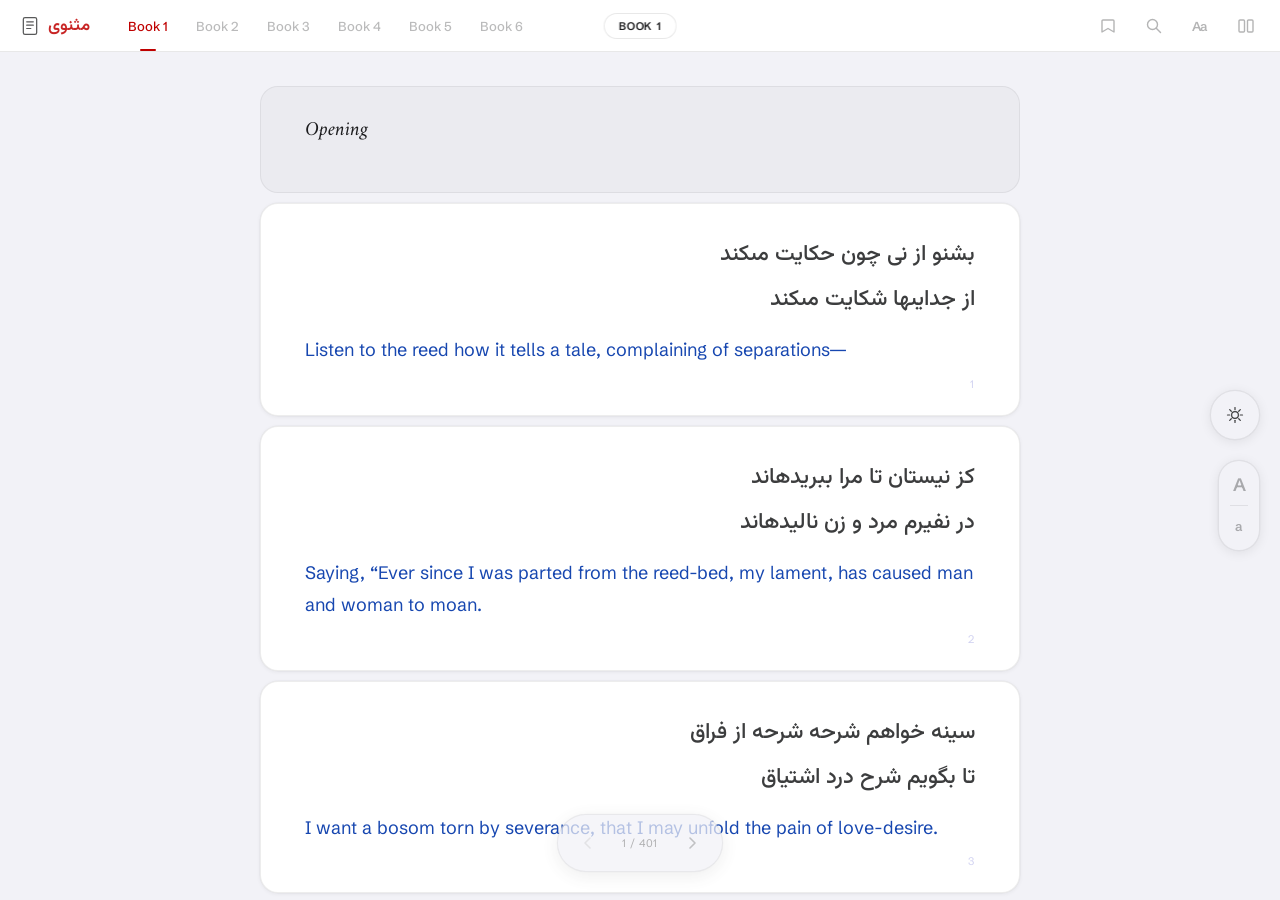
==== index.html @ bef90039 "Remove highlight feature, keep translation only https://claude.ai/code/session_0167SU54RVWVp9dcpXig8" ====
<!DOCTYPE html>
<html lang="en"
  data-theme="light"
  data-font="vazir"
  data-en-font="sans"
  data-fa-color="irozumi"
  data-en-color="asagao"
  data-mode="focus">
<head>
  <meta charset="UTF-8">
  <meta name="viewport" content="width=device-width, initial-scale=1.0, viewport-fit=cover">
  <title>مثنوی · Masnavi</title>

  <!-- PWA / Home Screen -->
  <link rel="manifest" href="manifest.json">
  <meta name="apple-mobile-web-app-capable" content="yes">
  <meta name="apple-mobile-web-app-status-bar-style" content="black-translucent">
  <meta name="apple-mobile-web-app-title" content="Masnavi">
  <meta name="theme-color" content="#FFFFFF" media="(prefers-color-scheme: light)">
  <meta name="theme-color" content="#0F0E0E" media="(prefers-color-scheme: dark)">

  <link rel="preconnect" href="https://fonts.googleapis.com">
  <link rel="preconnect" href="https://fonts.gstatic.com" crossorigin>
  <link href="https://fonts.googleapis.com/css2?family=Vazirmatn:wght@300;400;500;700&family=Harmattan:wght@400;500;600;700&family=Markazi+Text:wght@400;500;600;700&family=Schibsted+Grotesk:ital,wght@0,400;0,500;0,600;1,400&family=Amiri:ital,wght@0,400;0,700;1,400;1,700&family=Noto+Sans+Gurmukhi:wght@400;500&display=swap" rel="stylesheet">

  <link rel="stylesheet" href="css/styles.css">
</head>
<body>

  <div id="progress-bar" role="progressbar" aria-hidden="true"></div>

  <!-- ── Nav ── -->
  <nav id="top-nav" aria-label="Main navigation">

    <a id="site-logo" href="#" aria-label="Masnavi — table of contents">
      <!-- Manuscript / contents icon -->
      <svg class="logo-icon" width="20" height="20" viewBox="0 0 24 24" fill="none" aria-hidden="true">
        <rect x="4" y="2" width="16" height="20" rx="2" stroke="currentColor" stroke-width="1.5"/>
        <line x1="8" y1="7"  x2="16" y2="7"  stroke="currentColor" stroke-width="1.4" stroke-linecap="round"/>
        <line x1="8" y1="11" x2="16" y2="11" stroke="currentColor" stroke-width="1.4" stroke-linecap="round"/>
        <line x1="8" y1="15" x2="13" y2="15" stroke="currentColor" stroke-width="1.4" stroke-linecap="round"/>
      </svg>
      <span lang="fa" dir="rtl" class="logo-fa">مثنوی</span>
    </a>

    <div id="book-tabs" role="tablist" aria-label="Select book">
      <button class="book-tab active" role="tab" aria-selected="true"  data-book="1">Book 1</button>
      <button class="book-tab"        role="tab" aria-selected="false" data-book="2">Book 2</button>
      <button class="book-tab"        role="tab" aria-selected="false" data-book="3">Book 3</button>
      <button class="book-tab"        role="tab" aria-selected="false" data-book="4">Book 4</button>
      <button class="book-tab"        role="tab" aria-selected="false" data-book="5">Book 5</button>
      <button class="book-tab"        role="tab" aria-selected="false" data-book="6">Book 6</button>
    </div>

    <!-- Centre pill — informational on desktop, book-selector trigger on mobile -->
    <button id="nav-book-pill" aria-label="Select book" tabindex="-1">Book 1</button>

    <div id="nav-actions">
      <button id="btn-menu" class="nav-btn" aria-label="Open menu" aria-expanded="false">
        <svg width="16" height="16" viewBox="0 0 16 16" fill="none" aria-hidden="true">
          <line x1="2" y1="4.5"  x2="14" y2="4.5"  stroke="currentColor" stroke-width="1.4" stroke-linecap="round"/>
          <line x1="2" y1="8"    x2="14" y2="8"    stroke="currentColor" stroke-width="1.4" stroke-linecap="round"/>
          <line x1="2" y1="11.5" x2="14" y2="11.5" stroke="currentColor" stroke-width="1.4" stroke-linecap="round"/>
        </svg>
      </button>
      <button id="btn-bookmarks" class="nav-btn" aria-label="Bookmarks" aria-expanded="false">
        <svg width="16" height="16" viewBox="0 0 16 16" fill="none" aria-hidden="true">
          <path d="M3 2h10a1 1 0 0 1 1 1v11l-6-3.5L2 14V3a1 1 0 0 1 1-1z" stroke="currentColor" stroke-width="1.4" stroke-linejoin="round"/>
        </svg>
      </button>
      <button id="btn-search" class="nav-btn" aria-label="Search">
        <svg width="16" height="16" viewBox="0 0 16 16" fill="none" aria-hidden="true">
          <circle cx="6.5" cy="6.5" r="5" stroke="currentColor" stroke-width="1.4"/>
          <line x1="10.5" y1="10.5" x2="14.5" y2="14.5" stroke="currentColor" stroke-width="1.4" stroke-linecap="round"/>
        </svg>
      </button>
      <button id="btn-settings" class="nav-btn nav-btn--text" aria-label="Display options" aria-expanded="false">Aa</button>
      <button id="btn-mode" class="nav-btn" aria-label="Toggle scholar view">
        <svg width="16" height="16" viewBox="0 0 16 16" fill="none" aria-hidden="true">
          <rect x="1" y="2" width="5.5" height="12" rx="1" stroke="currentColor" stroke-width="1.4"/>
          <rect x="9.5" y="2" width="5.5" height="12" rx="1" stroke="currentColor" stroke-width="1.4"/>
        </svg>
      </button>
    </div>
  </nav>

  <!-- ── Mobile menu ── -->
  <div id="mobile-menu" aria-hidden="true">
    <div id="mobile-book-tabs" role="tablist" aria-label="Select book">
      <button class="book-tab active" role="tab" aria-selected="true"  data-book="1">Book 1</button>
      <button class="book-tab"        role="tab" aria-selected="false" data-book="2">Book 2</button>
      <button class="book-tab"        role="tab" aria-selected="false" data-book="3">Book 3</button>
      <button class="book-tab"        role="tab" aria-selected="false" data-book="4">Book 4</button>
      <button class="book-tab"        role="tab" aria-selected="false" data-book="5">Book 5</button>
      <button class="book-tab"        role="tab" aria-selected="false" data-book="6">Book 6</button>
    </div>
  </div>

  <!-- ── Settings panel ── -->
  <div id="settings-panel" aria-hidden="true" role="dialog" aria-label="Display options">

    <div class="settings-section">
      <p class="settings-label">Farsi Script</p>
      <div class="settings-row grid-2" id="font-options">
        <button class="settings-opt active" data-font="vazir">Vazirmatn</button>
        <button class="settings-opt"        data-font="nazanin">Nazanin</button>
        <button class="settings-opt"        data-font="arial">Arial</button>
        <button class="settings-opt"        data-font="nastaliq">Nastaliq</button>
      </div>
    </div>

    <div class="settings-divider"></div>

    <div class="settings-section">
      <p class="settings-label">Farsi Colour</p>
      <div class="settings-row" id="fa-color-options">
        <button class="settings-opt color-swatch active" data-fa-color="irozumi" aria-label="Ink">
          <span class="swatch-dot" style="--sw: #3C3D3E; --sw-dark: #E0E1E0;"></span>
        </button>
        <button class="settings-opt color-swatch" data-fa-color="nila" aria-label="Lapis">
          <span class="swatch-dot" style="--sw: #2C3A8C; --sw-dark: #7EA8E8;"></span>
        </button>
        <button class="settings-opt color-swatch" data-fa-color="qahwa" aria-label="Coffee">
          <span class="swatch-dot" style="--sw: #6F4E37; --sw-dark: #C4956A;"></span>
        </button>
        <button class="settings-opt color-swatch" data-fa-color="sorkh" aria-label="Persian Red">
          <span class="swatch-dot" style="--sw: #CC3333; --sw-dark: #E07878;"></span>
        </button>
      </div>
    </div>

    <div class="settings-divider"></div>

    <div class="settings-section">
      <p class="settings-label">English Font</p>
      <div class="settings-row" id="en-font-options">
        <button class="settings-opt active" data-en-font="sans">Sans</button>
        <button class="settings-opt"        data-en-font="serif">Serif</button>
      </div>
    </div>

    <div class="settings-section">
      <p class="settings-label">English Colour</p>
      <div class="settings-row" id="en-color-options">
        <button class="settings-opt color-swatch active" data-en-color="asagao" aria-label="Asa-Gao">
          <span class="swatch-dot" style="--sw: #1747B0; --sw-dark: #7EB0E8;"></span>
        </button>
        <button class="settings-opt color-swatch" data-en-color="konpeki" aria-label="Kon-Peki">
          <span class="swatch-dot" style="--sw: #0077CC; --sw-dark: #56C0FF;"></span>
        </button>
        <button class="settings-opt color-swatch" data-en-color="noir" aria-label="Noir">
          <span class="swatch-dot" style="--sw: #1C1C1E; --sw-dark: #E8E8F2;"></span>
        </button>
      </div>
    </div>

    <div class="settings-divider"></div>

    <div class="settings-section" id="api-key-section">
      <p class="settings-label">Translate</p>
      <div id="api-key-status-row">
        <span id="api-key-status">No key saved</span>
        <button id="btn-api-key-edit">Set Key</button>
      </div>
      <div id="api-key-form" hidden>
        <input type="password" id="api-key-input" placeholder="sk-ant-api03-…" autocomplete="off" spellcheck="false">
        <div id="api-key-buttons">
          <button id="btn-api-key-save">Save</button>
          <button id="btn-api-key-clear">Clear</button>
        </div>
      </div>
    </div>

  </div>

  <!-- ── Theme pill (right edge, upper) ── -->
  <div id="theme-pill" aria-label="Cycle theme">
    <button id="btn-theme-toggle" aria-label="Switch to dark mode" aria-pressed="false">
      <!-- Sun (visible in light) -->
      <svg class="icon-sun" width="18" height="18" viewBox="0 0 24 24" fill="none" aria-hidden="true">
        <circle cx="12" cy="12" r="4.5" stroke="currentColor" stroke-width="1.6"/>
        <line x1="12"    y1="2"     x2="12"    y2="5"     stroke="currentColor" stroke-width="1.6" stroke-linecap="round"/>
        <line x1="12"    y1="19"    x2="12"    y2="22"    stroke="currentColor" stroke-width="1.6" stroke-linecap="round"/>
        <line x1="2"     y1="12"    x2="5"     y2="12"    stroke="currentColor" stroke-width="1.6" stroke-linecap="round"/>
        <line x1="19"    y1="12"    x2="22"    y2="12"    stroke="currentColor" stroke-width="1.6" stroke-linecap="round"/>
        <line x1="4.93"  y1="4.93"  x2="7.05"  y2="7.05"  stroke="currentColor" stroke-width="1.6" stroke-linecap="round"/>
        <line x1="16.95" y1="16.95" x2="19.07" y2="19.07" stroke="currentColor" stroke-width="1.6" stroke-linecap="round"/>
        <line x1="4.93"  y1="19.07" x2="7.05"  y2="16.95" stroke="currentColor" stroke-width="1.6" stroke-linecap="round"/>
        <line x1="16.95" y1="7.05"  x2="19.07" y2="4.93"  stroke="currentColor" stroke-width="1.6" stroke-linecap="round"/>
      </svg>
      <!-- Moon (visible in dark) -->
      <svg class="icon-moon" width="18" height="18" viewBox="0 0 24 24" fill="none" aria-hidden="true">
        <path d="M21 12.79A9 9 0 1 1 11.21 3a7 7 0 0 0 9.79 9.79z"
              stroke="currentColor" stroke-width="1.6" stroke-linecap="round" stroke-linejoin="round"/>
      </svg>
      <!-- Paper / Kaghaz (visible in kaghaz) -->
      <svg class="icon-kaghaz" width="18" height="18" viewBox="0 0 24 24" fill="none" aria-hidden="true">
        <path d="M6 2h9l4 4v16a1 1 0 0 1-1 1H6a1 1 0 0 1-1-1V3a1 1 0 0 1 1-1z"
              stroke="currentColor" stroke-width="1.6" stroke-linejoin="round"/>
        <polyline points="15 2 15 7 19 7" stroke="currentColor" stroke-width="1.4" stroke-linejoin="round"/>
        <line x1="9" y1="11" x2="15" y2="11" stroke="currentColor" stroke-width="1.4" stroke-linecap="round"/>
        <line x1="9" y1="15" x2="15" y2="15" stroke="currentColor" stroke-width="1.4" stroke-linecap="round"/>
      </svg>
    </button>
  </div>

  <!-- ── Size pill (right edge, lower) ── -->
  <div id="size-pill" aria-label="Text size">
    <button id="size-up"   aria-label="Increase text size">A</button>
    <div class="size-divider"></div>
    <button id="size-down" aria-label="Decrease text size">a</button>
  </div>

  <!-- ── Search ── -->
  <div id="search-overlay" aria-hidden="true"></div>
  <div id="search-panel" aria-hidden="true" role="dialog" aria-label="Search">
    <div id="search-header">
      <svg width="15" height="15" viewBox="0 0 16 16" fill="none" aria-hidden="true">
        <circle cx="6.5" cy="6.5" r="5" stroke="currentColor" stroke-width="1.5"/>
        <line x1="10.5" y1="10.5" x2="14.5" y2="14.5" stroke="currentColor" stroke-width="1.5" stroke-linecap="round"/>
      </svg>
      <input id="search-input" type="text" inputmode="numeric" placeholder="Go to verse…" autocomplete="off" spellcheck="false" aria-label="Go to verse number">
    </div>
    <div id="search-results" role="list"></div>
  </div>

  <!-- ── Bookmarks ── -->
  <div id="bookmark-backdrop" aria-hidden="true"></div>
  <aside id="bookmark-panel" aria-hidden="true" aria-label="Bookmarks">
    <div id="bookmark-header">
      <p id="bookmark-title">Bookmarks</p>
    </div>
    <div id="bookmark-list" role="list"></div>
  </aside>

  <!-- ── TOC ── -->
  <div id="toc-backdrop" aria-hidden="true"></div>
  <aside id="toc-panel" aria-hidden="true" aria-label="Table of contents">
    <div id="toc-header">
      <p id="toc-book-label">Book 1</p>
      <p id="toc-title">Table of Contents</p>
    </div>
    <div id="toc-list" role="list"></div>
  </aside>

  <!-- ── Main ── -->
  <main id="main-content">
    <div id="focus-view" class="view">
      <div id="focus-scroll"></div>
      <div id="focus-loading" class="loading-state"><div class="loading-spinner"></div><p>Loading…</p></div>
    </div>
    <div id="scholar-view" class="view" aria-hidden="true">
      <div id="scholar-grid"></div>
      <div id="scholar-loading" class="loading-state"><div class="loading-spinner"></div></div>
    </div>

    <!-- Pager shared by both views -->
    <nav id="pager" aria-label="Page navigation" hidden>
      <button id="pager-prev" aria-label="Previous page">
        <svg width="14" height="14" viewBox="0 0 14 14" fill="none" aria-hidden="true"><path d="M9 2L4 7L9 12" stroke="currentColor" stroke-width="1.6" stroke-linecap="round" stroke-linejoin="round"/></svg>
      </button>
      <span id="pager-info"></span>
      <button id="pager-next" aria-label="Next page">
        <svg width="14" height="14" viewBox="0 0 14 14" fill="none" aria-hidden="true"><path d="M5 2L10 7L5 12" stroke="currentColor" stroke-width="1.6" stroke-linecap="round" stroke-linejoin="round"/></svg>
      </button>
    </nav>
  </main>

  <script src="js/app.js" type="module"></script>
</body>
</html>
---- css/styles.css ----
/* ═══════════════════════════════════════════════════════════════
   Masnavi.ca — Design System
   ═══════════════════════════════════════════════════════════════ */

@font-face {
  font-family: 'IRANSansWeb';
  src: url('../fonts/IRANSansWeb.woff2') format('woff2'),
       url('../fonts/IRANSansWeb.ttf')   format('truetype');
  font-weight: normal;
  font-style: normal;
  font-display: swap;
}

@font-face {
  font-family: 'BNazanin';
  src: url('../fonts/BNazanin.woff') format('woff');
  font-weight: normal;
  font-style: normal;
  font-display: swap;
}

@font-face {
  font-family: 'JameelNooriNastaleeq';
  src: url('../fonts/JameelNooriNastaleeq.woff2') format('woff2');
  font-weight: normal;
  font-style: normal;
  font-display: swap;
}
/* ── 1. Tokens ───────────────────────────────────────────────── */

:root {
  --c-accent:      #bf0000;
  --c-accent-rgb:  191, 0, 0;

  /* Light mode */
  --c-bg:           #F2F2F7;
  --c-text-fa:      #3C3D3E;   /* Irozumi — default Farsi colour */
  --c-text-en:      #1747B0;   /* Asa-Gao — default English colour */
  --c-heading:      #007F7A;
  --c-heading-text: #1C1C1E;
  --c-verse-num:    rgba(91, 95, 206, 0.28);
  --c-divider:      rgba(0, 0, 0, 0.08);
  --c-nav-bg:       #FFFFFF;
  --c-nav-border:   rgba(0, 0, 0, 0.09);
  --fa-outline-color: rgba(0,0,0,0.28);      /* day: dark outline on light bg */

  --c-card-bg:             #FFFFFF;
  --c-card-border:         rgba(0, 0, 0, 0.07);
  --c-card-shadow:         0 1px 4px rgba(0,0,0,0.06), 0 0 0 0.5px rgba(0,0,0,0.04);
  --c-card-radius:         18px;
  --c-heading-card-bg:     #EBEBF0;
  --c-heading-card-border: rgba(0, 0, 0, 0.06);

  /* Font stacks */
  --font-fa-vazir:    'Vazirmatn', sans-serif;
  --font-fa-arial:    Arial, sans-serif;
  --font-fa-nazanin:  'BNazanin', serif;
  --font-fa-nastaliq: 'JameelNooriNastaleeq', serif;
  --font-fa:         var(--font-fa-vazir);

  --font-en-sans:  'Schibsted Grotesk', -apple-system, BlinkMacSystemFont, system-ui, sans-serif;
  --font-en-serif: 'Amiri', Georgia, serif;
  --font-en:       var(--font-en-sans);

  /* Type scale — set by JS */
  --fz-fa:        24px;
  --lh-fa:        2.15;
  --fz-en:        18px;
  --lh-en:        1.80;
  --fz-verse-num: 11px;

  /* Layout */
  --nav-h:      52px;
  --progress-h:  2px;
  --col-w:      min(760px, 100vw - 48px);
  --safe-top:    env(safe-area-inset-top, 0px);
  --safe-bottom: env(safe-area-inset-bottom, 0px);

  /* Motion — deliberately slower for a calm, elegant feel */
  --ease-out:    cubic-bezier(0.16, 1, 0.3, 1);
  --ease-spring: cubic-bezier(0.34, 1.56, 0.64, 1);
  --dur-fast:    220ms;
  --dur-mid:     400ms;
}

/* ── Font toggles ────────────────────────────────────────────── */
[data-font="vazir"]    { --font-fa: var(--font-fa-vazir); }
[data-font="arial"]    { --font-fa: var(--font-fa-arial); }
[data-font="nazanin"]  { --font-fa: var(--font-fa-nazanin); }
[data-font="nastaliq"] { --font-fa: var(--font-fa-nastaliq); }
[data-en-font="serif"] { --font-en: var(--font-en-serif); }

/* Arial: heavier weight to compensate for its thinner stroke design */
[data-font="arial"] .verse-fa,
[data-font="arial"] .scholar-cell--fa { font-weight: 500; }

/* ── Dark ────────────────────────────────────────────────────── */
[data-theme="dark"] {
  --c-bg:           #0F0E0E;
  --c-text-fa:      #4ECDC4;   /* dark Peacock default */
  --c-text-en:      #7EB0E8;   /* dark Asa-Gao default */
  --c-heading:      #B4B8B4;
  --c-heading-text: #E0E1E0;
  --c-accent:       #8284F2;
  --c-accent-rgb:   130, 132, 242;
  --c-verse-num:    rgba(224, 225, 224, 0.28);
  --c-divider:      rgba(255, 255, 255, 0.09);
  --c-nav-bg:       #0F0E0E;
  --c-nav-border:   rgba(255, 255, 255, 0.09);
  --fa-outline-color: rgba(255,255,255,0.55); /* dark: white outline on dark bg */

  --c-card-bg:             #1C1C1E;
  --c-card-border:         rgba(255, 255, 255, 0.08);
  --c-card-shadow:         none;
  --c-heading-card-bg:     #2C2C2E;
  --c-heading-card-border: rgba(255, 255, 255, 0.06);
}

/* ── کاغذ (Kaghaz — warm paper) ──────────────────────────────── */
[data-theme="kaghaz"] {
  --c-bg:           #fff4e6;
  --c-text-fa:      #2B5957;   /* Peacock muted on warm paper */
  --c-text-en:      #3D408A;   /* Asa-Gao muted on warm paper */
  --c-heading:      #8B5E3C;
  --c-heading-text: #1A1208;
  --c-accent:       #5B5FCE;
  --c-accent-rgb:   91, 95, 206;
  --c-verse-num:    rgba(91, 95, 206, 0.28);
  --c-divider:      rgba(60, 40, 20, 0.09);
  --c-nav-bg:       #fff8ed;
  --c-nav-border:   rgba(60, 40, 20, 0.09);
  --fa-outline-color: rgba(60,40,20,0.25);    /* kaghaz: warm dark outline on parchment */

  --c-card-bg:             #fffaf2;
  --c-card-border:         rgba(60, 40, 20, 0.08);
  --c-card-shadow:         0 1px 3px rgba(60,40,20,0.07);
  --c-heading-card-bg:     #fef4e0;
  --c-heading-card-border: rgba(60, 40, 20, 0.06);
}

/* ── Farsi colour tokens ─────────────────────────────────────── */
[data-theme="light"][data-fa-color="irozumi"],
[data-theme="kaghaz"][data-fa-color="irozumi"] { --c-text-fa: #3C3D3E; }
[data-theme="light"][data-fa-color="nila"],
[data-theme="kaghaz"][data-fa-color="nila"]    { --c-text-fa: #2C3A8C; }
[data-theme="light"][data-fa-color="qahwa"],
[data-theme="kaghaz"][data-fa-color="qahwa"]   { --c-text-fa: #6F4E37; }
[data-theme="light"][data-fa-color="sorkh"],
[data-theme="kaghaz"][data-fa-color="sorkh"]   { --c-text-fa: #CC3333; }
[data-theme="dark"][data-fa-color="irozumi"]   { --c-text-fa: #E0E1E0; }
[data-theme="dark"][data-fa-color="nila"]      { --c-text-fa: #7EA8E8; }
[data-theme="dark"][data-fa-color="qahwa"]     { --c-text-fa: #C4956A; }
[data-theme="dark"][data-fa-color="sorkh"]     { --c-text-fa: #E07878; }

/* ── English colour tokens ───────────────────────────────────── */
[data-theme="light"][data-en-color="asagao"],
[data-theme="kaghaz"][data-en-color="asagao"]  { --c-text-en: #1747B0; }
[data-theme="light"][data-en-color="konpeki"]  { --c-text-en: #0077CC; }
[data-theme="kaghaz"][data-en-color="konpeki"] { --c-text-en: #0066AA; }
[data-theme="light"][data-en-color="noir"],
[data-theme="kaghaz"][data-en-color="noir"]    { --c-text-en: #1C1C1E; }
[data-theme="dark"][data-en-color="asagao"]    { --c-text-en: #7EB0E8; }
[data-theme="dark"][data-en-color="konpeki"]   { --c-text-en: #56C0FF; }
[data-theme="dark"][data-en-color="noir"]      { --c-text-en: #E8E8F2; }


/* ── 2. Reset ────────────────────────────────────────────────── */

*, *::before, *::after { box-sizing: border-box; margin: 0; padding: 0; }
html { font-size: 16px; -webkit-text-size-adjust: 100%; }

body {
  background: var(--c-bg);
  color: var(--c-text-fa);
  font-family: var(--font-en);
  transition: background var(--dur-mid) var(--ease-out),
              color      var(--dur-mid) var(--ease-out);
  overflow-x: hidden;
}

a { color: inherit; text-decoration: none; }
button { border: none; background: none; cursor: pointer; font-family: inherit; }

button:focus-visible, a:focus-visible {
  outline: 2px solid rgba(var(--c-accent-rgb), 0.50);
  outline-offset: 2px;
  border-radius: 4px;
}

[lang="fa"] {
  font-family: var(--font-fa);
  direction: rtl;
  unicode-bidi: embed;
  transition: font-family var(--dur-fast) var(--ease-out),
              font-size   var(--dur-fast) var(--ease-out),
              line-height var(--dur-fast) var(--ease-out);
}


/* ── 3. Progress bar ─────────────────────────────────────────── */

#progress-bar {
  position: fixed; top: var(--safe-top); left: 0;
  width: 0%; height: var(--progress-h);
  background: var(--c-accent);
  z-index: 1000;
  transition: width 60ms linear;
}


/* ── 4. Navigation ───────────────────────────────────────────── */

#top-nav {
  position: fixed;
  top: 0; left: 0; right: 0;
  height: calc(var(--nav-h) + var(--safe-top));
  padding-top: var(--safe-top);
  background: var(--c-nav-bg);
  border-bottom: 1px solid var(--c-nav-border);
  display: flex;
  align-items: center;
  z-index: 900;
  transition: background var(--dur-mid) var(--ease-out),
              border-color var(--dur-mid) var(--ease-out);
}

#site-logo {
  display: flex;
  align-items: center;
  gap: 8px;
  padding: 0 20px;
  white-space: nowrap;
  flex-shrink: 0;
  cursor: pointer;
  opacity: 0.85;
  transition: opacity var(--dur-fast) var(--ease-out);
}
#site-logo:hover { opacity: 1; }

.logo-icon {
  color: var(--c-text-fa);
  flex-shrink: 0;
  transition: color var(--dur-mid) var(--ease-out);
}

.logo-fa {
  color: #bf0000;
  font-family: var(--font-fa);
  font-size: 17px;
  font-weight: 600;
  transition: font-family var(--dur-fast) var(--ease-out);
}

/* Centre book pill */
#nav-book-pill {
  position: absolute;
  left: 50%;
  top: 50%;
  transform: translate(-50%, -50%);
  z-index: 10;

  font-family: var(--font-en-sans);
  font-size: 11px;
  font-weight: 600;
  letter-spacing: 0.07em;
  text-transform: uppercase;
  color: var(--c-heading-text);

  background: rgba(255, 255, 255, 0.55);
  backdrop-filter: blur(12px);
  -webkit-backdrop-filter: blur(12px);
  border: 1px solid rgba(0, 0, 0, 0.09);
  border-radius: 100px;
  padding: 5px 14px;

  pointer-events: none;
  user-select: none;
  transition: color var(--dur-mid) var(--ease-out),
              background var(--dur-mid) var(--ease-out),
              opacity 120ms ease;
}

[data-theme="dark"] #nav-book-pill {
  background: rgba(30, 30, 32, 0.60);
  border-color: rgba(255, 255, 255, 0.10);
}

[data-theme="kaghaz"] #nav-book-pill {
  background: rgba(255, 248, 237, 0.65);
  border-color: rgba(60, 40, 20, 0.10);
}

/* Mobile: pill is a real button, fully tappable */
@media (max-width: 600px) {
  #nav-book-pill {
    pointer-events: auto;
    cursor: pointer;
    -webkit-tap-highlight-color: transparent;
  }
  #nav-book-pill:active { opacity: 0.55; }
}

/* Book tabs */
#book-tabs {
  display: flex;
  align-items: stretch;
  height: 100%;
  flex: 1;
  overflow-x: auto;
  scrollbar-width: none;
  padding: 0 4px;
}
#book-tabs::-webkit-scrollbar { display: none; }

.book-tab {
  position: relative;
  display: flex;
  align-items: center;
  padding: 0 14px;
  height: 100%;
  color: var(--c-text-fa);
  font-family: var(--font-en-sans);
  font-size: 13px;
  font-weight: 500;
  white-space: nowrap;
  opacity: 0.35;
  transition: opacity var(--dur-fast) var(--ease-out),
              color var(--dur-mid) var(--ease-out);
}
.book-tab:hover { opacity: 0.62; }
.book-tab.active { opacity: 1; color: var(--c-accent); }

/* Thin pill under active tab */
.book-tab.active::after {
  content: '';
  position: absolute;
  bottom: 0; left: 50%;
  transform: translateX(-50%);
  width: 16px; height: 2px;
  border-radius: 1px;
  background: var(--c-accent);
}

/* Nav buttons */
#nav-actions {
  display: flex;
  align-items: center;
  gap: 2px;
  padding: 0 12px;
  flex-shrink: 0;
}

.nav-btn {
  display: flex;
  align-items: center;
  justify-content: center;
  width: 44px; height: 44px;
  border-radius: 10px;
  color: var(--c-text-fa);
  opacity: 0.38;
  font-size: 13px;
  font-weight: 600;
  letter-spacing: -0.01em;
  transition: opacity var(--dur-fast) var(--ease-out),
              background var(--dur-fast) var(--ease-out),
              color var(--dur-mid) var(--ease-out);
}
.nav-btn:hover { opacity: 0.72; background: rgba(0,0,0,0.05); }
[data-theme="dark"]  .nav-btn:hover { background: rgba(255,255,255,0.07); }
[data-theme="kaghaz"] .nav-btn:hover { background: rgba(60,40,20,0.06); }

#btn-settings[aria-expanded="true"] {
  opacity: 1;
  color: var(--c-accent);
  background: rgba(var(--c-accent-rgb), 0.08);
}


/* ── 5. Settings panel ───────────────────────────────────────── */

#settings-panel {
  position: fixed;
  top: calc(var(--nav-h) + var(--progress-h) + 8px);
  right: 14px;
  width: 310px;
  background: var(--c-bg);
  border: 1px solid var(--c-divider);
  border-radius: 16px;
  padding: 22px 22px 20px;
  box-shadow: 0 8px 32px rgba(0,0,0,0.11), 0 2px 8px rgba(0,0,0,0.06);
  z-index: 910;
  display: none;
  flex-direction: column;
  gap: 20px;
  transition: background var(--dur-mid) var(--ease-out),
              border-color var(--dur-mid) var(--ease-out);
}
#settings-panel.open { display: flex; }

.settings-divider {
  height: 1px;
  background: var(--c-divider);
  margin: 0 -4px;
}

.settings-section { display: flex; flex-direction: column; gap: 10px; }

.settings-label {
  font-family: var(--font-en-sans);
  font-size: 11px;
  font-weight: 700;
  letter-spacing: 0.08em;
  text-transform: uppercase;
  color: var(--c-text-fa);
  opacity: 0.5;
  transition: color var(--dur-mid) var(--ease-out);
}

.settings-row { display: flex; flex-wrap: wrap; gap: 6px; }

/* Text options (font name buttons) — 2-column grid */
.settings-row.grid-2 {
  display: grid;
  grid-template-columns: 1fr 1fr;
  gap: 6px;
}

.settings-opt {
  padding: 9px 10px;
  border-radius: 8px;
  border: 1px solid var(--c-divider);
  background: transparent;
  font-family: var(--font-en-sans);
  font-size: 12.5px;
  font-weight: 500;
  color: var(--c-text-fa);
  opacity: 0.55;
  cursor: pointer;
  text-align: center;
  transition: all var(--dur-fast) var(--ease-out);
}
.settings-opt:hover { opacity: 0.9; background: rgba(0,0,0,0.04); }
[data-theme="dark"]   .settings-opt:hover { background: rgba(255,255,255,0.06); }
[data-theme="kaghaz"] .settings-opt:hover { background: rgba(60,40,20,0.05); }

.settings-opt.active {
  opacity: 1;
  background: rgba(var(--c-accent-rgb), 0.09);
  border-color: rgba(var(--c-accent-rgb), 0.28);
  color: var(--c-accent);
  font-weight: 600;
}

/* English font — 2 equal buttons */
#en-font-options .settings-opt { flex: 1; }

/* ── API key setting ─────────────────────────────────────────── */
#api-key-section .settings-label { margin-bottom: 2px; }

#api-key-status-row {
  display: flex;
  align-items: center;
  justify-content: space-between;
  gap: 8px;
}

#api-key-status {
  font-size: 12px;
  color: var(--c-text-secondary);
  opacity: 0.75;
}

#btn-api-key-edit {
  font-size: 11.5px;
  font-weight: 600;
  padding: 5px 12px;
  border-radius: 6px;
  border: 1px solid var(--c-divider);
  background: transparent;
  color: var(--c-text-fa);
  cursor: pointer;
  font-family: var(--font-en-sans);
  opacity: 0.65;
  transition: all var(--dur-fast) var(--ease-out);
  white-space: nowrap;
}
#btn-api-key-edit:hover { opacity: 1; border-color: var(--c-accent); color: var(--c-accent); }

#api-key-form {
  display: flex;
  flex-direction: column;
  gap: 6px;
  margin-top: 4px;
}

#api-key-input {
  width: 100%;
  padding: 9px 11px;
  border: 1px solid var(--c-divider);
  border-radius: 8px;
  background: rgba(0,0,0,0.03);
  color: var(--c-text);
  font-size: 12px;
  font-family: var(--font-mono, monospace);
  outline: none;
  box-sizing: border-box;
  transition: border-color 0.15s;
}
[data-theme="dark"] #api-key-input { background: rgba(255,255,255,0.04); }
#api-key-input:focus { border-color: var(--c-accent); }
#api-key-input::placeholder { opacity: 0.4; }

#api-key-buttons {
  display: flex;
  gap: 6px;
}

#btn-api-key-save {
  flex: 1;
  padding: 8px;
  border-radius: 7px;
  border: none;
  background: var(--c-accent);
  color: #fff;
  font-family: var(--font-en-sans);
  font-size: 12.5px;
  font-weight: 600;
  cursor: pointer;
  transition: opacity 0.15s;
}
#btn-api-key-save:hover { opacity: 0.85; }

#btn-api-key-clear {
  padding: 8px 14px;
  border-radius: 7px;
  border: 1px solid var(--c-divider);
  background: transparent;
  color: var(--c-text-secondary);
  font-family: var(--font-en-sans);
  font-size: 12px;
  cursor: pointer;
  transition: all 0.15s;
}
#btn-api-key-clear:hover { border-color: #EF4444; color: #EF4444; }

/* ── Colour swatches ─────────────────────────────────────────── */
.color-swatch {
  flex: 0 0 auto;
  width: 36px;
  height: 36px;
  padding: 6px;
  border: 2px solid transparent;
  border-radius: 50%;
  background: transparent;
  cursor: pointer;
  opacity: 1;
  display: flex;
  align-items: center;
  justify-content: center;
  transition: background var(--dur-fast) var(--ease-out),
              border-color var(--dur-fast) var(--ease-out);
}
.color-swatch:hover { background: rgba(0,0,0,0.06); }
[data-theme="dark"] .color-swatch:hover { background: rgba(255,255,255,0.08); }

.swatch-dot {
  display: block;
  width: 22px;
  height: 22px;
  border-radius: 50%;
  background: var(--sw);
  flex-shrink: 0;
  transition: box-shadow var(--dur-fast) var(--ease-out),
              background var(--dur-mid)  var(--ease-out);
}
[data-theme="dark"] .swatch-dot { background: var(--sw-dark); }

.color-swatch.active { border-color: rgba(var(--c-accent-rgb), 0.45); }
.color-swatch.active .swatch-dot {
  box-shadow: 0 0 0 2px var(--c-bg), 0 0 0 3.5px var(--sw);
}
[data-theme="dark"] .color-swatch.active .swatch-dot {
  box-shadow: 0 0 0 2px var(--c-bg), 0 0 0 3.5px var(--sw-dark);
}



/* ── 6. Layout ───────────────────────────────────────────────── */

#main-content {
  padding-top: calc(var(--nav-h) + var(--progress-h));
  min-height: 100vh;
}

.view { display: none; }
[data-mode="focus"]   #focus-view   { display: block; }
[data-mode="focus"]   #scholar-view { display: none;  }
[data-mode="scholar"] #focus-view   { display: none;  }
[data-mode="scholar"] #scholar-view { display: block; }

.loading-state {
  display: none;
  flex-direction: column;
  align-items: center;
  justify-content: center;
  min-height: 60vh;
  gap: 14px;
  opacity: 0.32;
  font-size: 13px;
  font-family: var(--font-en-sans);
  color: var(--c-text-fa);
}
.loading-state.visible { display: flex; }

.loading-spinner {
  width: 20px; height: 20px;
  border: 1.5px solid currentColor;
  border-top-color: transparent;
  border-radius: 50%;
  animation: spin 0.8s linear infinite;
}
@keyframes spin { to { transform: rotate(360deg); } }


/* ── 7. Reading view ─────────────────────────────────────────── */

#focus-scroll {
  height: calc(100vh - var(--nav-h) - var(--progress-h) - var(--safe-top));
  overflow-y: auto;
  -webkit-overflow-scrolling: touch;
  overscroll-behavior-y: contain;
  display: flex;
  flex-direction: column;
  align-items: center;
  padding: 20px 16px calc(120px + var(--safe-bottom));
  scrollbar-width: none;
  gap: 10px;
}
#focus-scroll::-webkit-scrollbar { display: none; }

/* ── Verse card — Apple macOS style ─────────────────────────── */
.verse-unit {
  width: var(--col-w);
  background: var(--c-card-bg);
  border: 1px solid var(--c-card-border);
  border-radius: var(--c-card-radius);
  box-shadow: var(--c-card-shadow);
  padding: 28px 44px 24px;
  transition: background var(--dur-mid) var(--ease-out),
              border-color var(--dur-mid) var(--ease-out),
              box-shadow var(--dur-mid) var(--ease-out);
}

/* ── Heading card — distinct style ──────────────────────────── */
.verse-unit.type-heading {
  background: var(--c-heading-card-bg);
  border-color: var(--c-heading-card-border);
  box-shadow: none;
  padding: 28px 44px;
  margin-top: 12px;
}

.heading-en {
  font-family: var(--font-en-serif);
  font-size: 20px;
  font-weight: 500;
  font-style: italic;
  line-height: 1.55;
  color: var(--c-heading-text);
  margin-bottom: 18px;
  transition: color var(--dur-mid) var(--ease-out);
}

.heading-fa {
  font-family: var(--font-fa);
  font-size: 27px;
  font-weight: 600;
  line-height: 1.85;
  color: var(--c-heading-text);
  direction: rtl;
  text-align: right;
  transition: color var(--dur-mid) var(--ease-out);
}

/* ── Farsi couplet — two hemistichs stacked ─────────────────── */
.verse-fa {
  font-family: var(--font-fa);
  font-size: var(--fz-fa);
  font-weight: 500;
  line-height: var(--lh-fa);
  color: var(--c-text-fa);
  direction: rtl;
  text-align: right;
  display: flex;
  flex-direction: column;
  transition: color var(--dur-mid) var(--ease-out),
              font-size var(--dur-fast) var(--ease-out),
              line-height var(--dur-fast) var(--ease-out);
}

/* ── English translation — immediately below Farsi ──────────── */
.verse-en {
  font-family: var(--font-en);
  font-size: var(--fz-en);
  line-height: var(--lh-en);
  color: var(--c-text-en);
  /* Tighter to Farsi (same verse), looser gap handled by verse-unit margin */
  margin-top: 12px;
  transition: color var(--dur-mid) var(--ease-out),
              font-size var(--dur-fast) var(--ease-out),
              line-height var(--dur-fast) var(--ease-out),
              font-family var(--dur-fast) var(--ease-out);
}

/* ── On-demand Punjabi translation ───────────────────────────── */

/* Clickable Farsi wrap affordance */
.verse-fa-wrap {
  cursor: pointer;
  border-radius: 6px;
  transition: background var(--dur-fast) var(--ease-out);
  margin: -4px;
  padding: 4px;
}
.verse-fa-wrap:hover { background: rgba(var(--c-accent-rgb, 33,150,212), 0.06); }

/* Loading pulse */
@keyframes fa-pulse {
  0%, 100% { opacity: 1; }
  50%       { opacity: 0.35; }
}
.verse-fa-wrap.translating .verse-fa {
  animation: fa-pulse 1.4s ease-in-out infinite;
  pointer-events: none;
}

/* Loading dots */
.verse-tr-loader {
  display: flex;
  gap: 5px;
  align-items: center;
  margin-top: 10px;
  padding-top: 8px;
  border-top: 1px solid var(--c-divider);
}
.verse-tr-loader span {
  width: 5px;
  height: 5px;
  border-radius: 50%;
  background: var(--c-text-en);
  opacity: 0.4;
  animation: tr-dot 1.2s ease-in-out infinite;
}
.verse-tr-loader span:nth-child(2) { animation-delay: 0.2s; }
.verse-tr-loader span:nth-child(3) { animation-delay: 0.4s; }
@keyframes tr-dot {
  0%, 80%, 100% { opacity: 0.2; transform: scale(0.8); }
  40%           { opacity: 1;   transform: scale(1.1); }
}

/* Translation result */
@keyframes pa-slide-in {
  from { opacity: 0; transform: translateY(10px); }
  to   { opacity: 1; transform: translateY(0); }
}
.verse-pa {
  font-family: 'Noto Sans Gurmukhi', var(--font-en-sans);
  font-size: calc(var(--fz-en) * 0.95);
  line-height: 1.75;
  color: var(--c-text-en);
  margin-top: 10px;
  padding-top: 10px;
  border-top: 1px solid var(--c-divider);
  display: flex;
  align-items: flex-start;
  justify-content: space-between;
  gap: 8px;
  transition: color var(--dur-mid) var(--ease-out);
  animation: pa-slide-in 0.4s cubic-bezier(0.34, 1.56, 0.64, 1) both;
}
.verse-pa-text { flex: 1; }
.verse-pa-refresh {
  flex-shrink: 0;
  opacity: 0;
  font-size: 13px;
  color: var(--c-text-secondary);
  background: none;
  border: none;
  cursor: pointer;
  padding: 2px 4px;
  border-radius: 4px;
  transition: opacity 0.15s, color 0.15s;
  font-family: inherit;
}
.verse-pa:hover .verse-pa-refresh { opacity: 0.6; }
.verse-pa-refresh:hover { opacity: 1 !important; color: var(--c-accent); }

/* ── Verse number ────────────────────────────────────────────── */
.verse-num {
  display: block;
  font-family: var(--font-mono);
  font-size: var(--fz-verse-num);
  font-weight: 300;
  color: var(--c-verse-num);
  letter-spacing: 0.06em;
  text-align: right;
  margin-top: 10px;
  transition: color var(--dur-mid) var(--ease-out);
}


/* ── 8. Scholar view ─────────────────────────────────────────── */

#scholar-view {
  background: var(--c-bg);
  min-height: calc(100vh - var(--nav-h) - var(--progress-h));
  transition: background var(--dur-mid) var(--ease-out);
}

/* Scholar grid — flex column of cards */
#scholar-grid {
  display: flex;
  flex-direction: column;
  gap: 10px;
  max-width: 1100px;
  margin: 0 auto;
  padding: 20px 16px 120px;
}

/* Each row IS a card with internal 2-col grid */
.scholar-row {
  display: grid;
  grid-template-columns: 1fr 1fr;
  background: var(--c-card-bg);
  border: 1px solid var(--c-card-border);
  border-radius: var(--c-card-radius);
  box-shadow: var(--c-card-shadow);
  overflow: hidden;
  transition: background var(--dur-mid) var(--ease-out),
              border-color var(--dur-mid) var(--ease-out),
              box-shadow var(--dur-mid) var(--ease-out);
}

.scholar-row:not(.scholar-heading):hover {
  box-shadow: var(--c-card-shadow), 0 4px 12px rgba(0,0,0,0.07);
}

.scholar-cell {
  padding: 22px 28px;
}

.scholar-cell--fa {
  font-family: var(--font-fa);
  font-size: var(--fz-fa);
  font-weight: 500;
  line-height: var(--lh-fa);
  color: var(--c-text-fa);
  direction: rtl;
  text-align: right;
  border-left: 1px solid var(--c-card-border);  /* internal divider between columns */
  transition: color var(--dur-mid) var(--ease-out);
}

.scholar-cell--en {
  font-family: var(--font-en);
  font-size: var(--fz-en);
  line-height: var(--lh-en);
  color: var(--c-text-en);
  transition: color var(--dur-mid) var(--ease-out);
}

/* Heading row card */
.scholar-heading {
  background: var(--c-heading-card-bg);
  border-color: var(--c-heading-card-border);
  box-shadow: none;
}
.scholar-heading .scholar-cell {
  padding: 24px 28px;
}
.scholar-heading .scholar-cell--fa {
  font-family: var(--font-fa);
  font-size: 24px;
  font-weight: 600;
  line-height: 1.85;
  color: var(--c-heading-text);
  border-left-color: var(--c-heading-card-border);
}
.scholar-heading .scholar-cell--en {
  font-family: var(--font-en-serif);
  font-size: 18px;
  font-weight: 500;
  font-style: italic;
  line-height: 1.55;
  color: var(--c-heading-text);
}

.scholar-num {
  font-family: var(--font-mono);
  font-size: 9.5px;
  font-weight: 300;
  color: var(--c-verse-num);
  display: block;
  text-align: right;
  margin-top: 8px;
}


/* ── 9. TOC ──────────────────────────────────────────────────── */

#toc-panel {
  position: fixed;
  top: calc(var(--nav-h) + var(--progress-h));
  left: 0; bottom: 0;
  width: 320px;
  background: var(--c-bg);
  border-right: 1px solid var(--c-divider);
  transform: translateX(-100%);
  transition: transform var(--dur-mid) var(--ease-out),
              background var(--dur-mid) var(--ease-out),
              border-color var(--dur-mid) var(--ease-out);
  z-index: 800;
  overflow-y: auto;
  padding: 0;
  scrollbar-width: thin;
  scrollbar-color: var(--c-divider) transparent;
}
#toc-panel.open {
  transform: translateX(0);
  box-shadow: 6px 0 28px rgba(0,0,0,0.07);
}

#toc-header {
  padding: 22px 24px 16px;
  border-bottom: 1px solid var(--c-divider);
  margin-bottom: 8px;
}
#toc-book-label {
  font-family: var(--font-en-sans);
  font-size: 11px;
  font-weight: 700;
  letter-spacing: 0.09em;
  text-transform: uppercase;
  color: var(--c-accent);
  margin: 0 0 4px;
}
#toc-title {
  font-family: var(--font-en-sans);
  font-size: 16px;
  font-weight: 600;
  color: var(--c-heading-text);
  margin: 0;
  transition: color var(--dur-mid) var(--ease-out);
}

.toc-item {
  padding: 11px 24px;
  font-family: var(--font-en-sans);
  font-size: 13px;
  color: var(--c-text-fa);
  opacity: 0.62;
  cursor: pointer;
  border-left: 2px solid transparent;
  border-bottom: 1px solid var(--c-divider);
  line-height: 1.45;
  transition: opacity var(--dur-fast) var(--ease-out),
              background var(--dur-fast) var(--ease-out),
              border-color var(--dur-fast) var(--ease-out);
}
.toc-item:last-child { border-bottom: none; }
.toc-item:hover {
  opacity: 1;
  background: rgba(var(--c-accent-rgb), 0.05);
  border-left-color: var(--c-accent);
}
.toc-fa {
  display: none;
}


/* ── 10. Bookmarks ───────────────────────────────────────────── */

#bookmark-panel {
  position: fixed;
  top: calc(var(--nav-h) + var(--progress-h));
  right: 0; bottom: 0;
  width: 320px;
  background: var(--c-bg);
  border-left: 1px solid var(--c-divider);
  transform: translateX(100%);
  transition: transform var(--dur-mid) var(--ease-out),
              background var(--dur-mid) var(--ease-out),
              border-color var(--dur-mid) var(--ease-out);
  z-index: 800;
  overflow-y: auto;
  padding: 0;
  scrollbar-width: thin;
  scrollbar-color: var(--c-divider) transparent;
}
#bookmark-panel.open {
  transform: translateX(0);
  box-shadow: -6px 0 28px rgba(0,0,0,0.07);
}

#bookmark-header {
  padding: 22px 24px 16px;
  border-bottom: 1px solid var(--c-divider);
}
#bookmark-title {
  font-family: var(--font-en-sans);
  font-size: 16px;
  font-weight: 600;
  color: var(--c-heading-text);
  margin: 0;
  transition: color var(--dur-mid) var(--ease-out);
}

#bookmark-backdrop {
  display: none;
  position: fixed; inset: 0;
  z-index: 799;
}
#bookmark-backdrop.visible { display: block; }

.bm-empty {
  padding: 32px 24px;
  font-family: var(--font-en-sans);
  font-size: 13px;
  color: var(--c-text-fa);
  opacity: 0.45;
  text-align: center;
}

.bm-item {
  display: flex;
  align-items: stretch;
  border-bottom: 1px solid var(--c-divider);
}
.bm-item:last-child { border-bottom: none; }

.bm-body {
  flex: 1;
  display: flex;
  flex-direction: column;
  align-items: flex-start;
  gap: 4px;
  padding: 14px 20px;
  text-align: left;
  cursor: pointer;
  transition: background var(--dur-fast) var(--ease-out);
}
.bm-body:hover { background: rgba(var(--c-accent-rgb), 0.05); }

.bm-book-label {
  font-family: var(--font-en-sans);
  font-size: 10px;
  font-weight: 700;
  letter-spacing: 0.09em;
  text-transform: uppercase;
  color: var(--c-accent);
}
.bm-fa {
  font-family: var(--font-fa);
  font-size: 15px;
  font-weight: 500;
  color: var(--c-text-fa);
  direction: rtl;
  width: 100%;
  text-align: right;
  line-height: 1.7;
  transition: color var(--dur-mid) var(--ease-out);
}
.bm-en {
  font-family: var(--font-en);
  font-size: 11px;
  color: var(--c-text-en);
  opacity: 0.75;
  line-height: 1.5;
  transition: color var(--dur-mid) var(--ease-out);
}

.bm-delete {
  padding: 0 16px;
  font-size: 18px;
  color: var(--c-text-fa);
  opacity: 0.25;
  cursor: pointer;
  transition: opacity var(--dur-fast) var(--ease-out);
  flex-shrink: 0;
}
.bm-delete:hover { opacity: 0.7; }

/* Bookmark button on verse cards */
.bm-btn {
  position: absolute;
  top: 12px;
  left: 14px;
  width: 28px;
  height: 28px;
  display: flex;
  align-items: center;
  justify-content: center;
  border-radius: 6px;
  color: var(--c-text-fa);
  opacity: 0;
  transition: opacity var(--dur-fast) var(--ease-out),
              background var(--dur-fast) var(--ease-out),
              color var(--dur-fast) var(--ease-out);
}
.verse-unit { position: relative; }
.verse-unit:hover .bm-btn { opacity: 0.30; }
.bm-btn:hover             { opacity: 1 !important; background: rgba(var(--c-accent-rgb), 0.08); }
.bm-btn.bm-active         { opacity: 1; color: var(--c-accent); }
.bm-btn.bm-active svg path { fill: currentColor; }

/* Always show on mobile */
@media (max-width: 600px) {
  .bm-btn { opacity: 0.22; }
  #bookmark-panel { width: 100%; border-left: none; }
}

/* ── 12. Search ──────────────────────────────────────────────── */

#search-overlay {
  position: fixed; inset: 0;
  background: rgba(0,0,0,0.20);
  backdrop-filter: blur(4px);
  z-index: 850;
  opacity: 0; pointer-events: none;
  transition: opacity var(--dur-fast) var(--ease-out);
}
#search-overlay.open { opacity: 1; pointer-events: auto; }

#search-panel {
  position: fixed;
  top: calc(var(--nav-h) + var(--progress-h) + 12px);
  left: 50%;
  transform: translateX(-50%) translateY(-8px) scale(0.98);
  width: min(600px, 92vw);
  max-height: 70vh;
  background: var(--c-bg);
  border: 1px solid var(--c-divider);
  border-radius: 16px;
  box-shadow: 0 12px 40px rgba(0,0,0,0.12), 0 2px 8px rgba(0,0,0,0.06);
  z-index: 860;
  opacity: 0; pointer-events: none;
  display: flex;
  flex-direction: column;
  overflow: hidden;
  transition: opacity var(--dur-fast) var(--ease-out),
              transform var(--dur-mid) var(--ease-spring),
              background var(--dur-mid) var(--ease-out);
}
#search-panel.open {
  opacity: 1; pointer-events: auto;
  transform: translateX(-50%) translateY(0) scale(1);
}

#search-header {
  display: flex;
  align-items: center;
  gap: 10px;
  padding: 14px 18px;
  border-bottom: 1px solid var(--c-divider);
  flex-shrink: 0;
  color: var(--c-text-fa);
  transition: border-color var(--dur-mid) var(--ease-out);
}
#search-header svg { opacity: 0.38; flex-shrink: 0; }

#search-input {
  flex: 1;
  border: none;
  outline: none;
  background: transparent;
  font-family: var(--font-en-sans);
  font-size: 15px;
  font-weight: 400;
  color: var(--c-text-fa);
  caret-color: var(--c-accent);
  min-width: 0;
}
#search-input::placeholder {
  color: var(--c-text-fa);
  opacity: 0.35;
}
/* Remove Safari's default search field styling */
#search-input::-webkit-search-decoration,
#search-input::-webkit-search-cancel-button { display: none; }

#search-results {
  overflow-y: auto;
  overscroll-behavior: contain;
  flex: 1;
}

.search-result-item {
  padding: 13px 22px;
  cursor: pointer;
  border-bottom: 1px solid var(--c-divider);
  transition: background var(--dur-fast) var(--ease-out);
}
.search-result-item:last-child { border-bottom: none; }
.search-result-item:hover { background: rgba(var(--c-accent-rgb), 0.05); }
.search-result-num { font-family: var(--font-mono); font-size: 10px; color: var(--c-accent); margin-bottom: 3px; }
.search-result-fa  { font-family: var(--font-fa); font-size: 16px; color: var(--c-text-fa); direction: rtl; text-align: right; line-height: 1.9; }
.search-result-en  { font-family: var(--font-en); font-size: 14px; color: var(--c-text-en); margin-top: 4px; line-height: 1.55; }
mark { background: rgba(var(--c-accent-rgb), 0.13); color: var(--c-accent); border-radius: 2px; padding: 0 1px; }
.search-empty {
  padding: 28px 22px;
  font-family: var(--font-en-sans);
  font-size: 13px;
  color: var(--c-text-fa);
  opacity: 0.38;
  text-align: center;
}


/* ── 11. Right-edge pills ────────────────────────────────────── */

/* Shared pill appearance */
#theme-pill,
#size-pill {
  position: fixed;
  right: 20px;
  display: flex;
  flex-direction: column;
  align-items: center;
  background: var(--c-bg);
  border: 1px solid var(--c-divider);
  border-radius: 100px;
  padding: 4px 0;
  box-shadow: 0 2px 12px rgba(0,0,0,0.08), 0 0 0 0.5px rgba(0,0,0,0.04);
  z-index: 500;
  transition: background  var(--dur-mid) var(--ease-out),
              border-color var(--dur-mid) var(--ease-out),
              box-shadow   var(--dur-mid) var(--ease-out);
}

[data-theme="dark"] #theme-pill,
[data-theme="dark"] #size-pill {
  box-shadow: 0 2px 16px rgba(0,0,0,0.40), 0 0 0 0.5px rgba(255,255,255,0.06);
}

/* Theme pill sits above the vertical midpoint; size pill below */
#theme-pill { bottom: calc(50% + 10px); padding: 4px; }
#size-pill  { top:    calc(50% + 10px); }

/* ── Theme toggle button ─────────────────────────────────────── */

#btn-theme-toggle {
  position: relative;
  display: flex;
  align-items: center;
  justify-content: center;
  width: 40px;
  height: 40px;
  border-radius: 50%;
  cursor: pointer;
  color: var(--c-text-fa);
  transition: color       var(--dur-mid)  var(--ease-out),
              background  var(--dur-fast) var(--ease-out);
}

#btn-theme-toggle:hover  { background: rgba(0,0,0,0.05); }
#btn-theme-toggle:active { background: rgba(0,0,0,0.10); }
[data-theme="dark"] #btn-theme-toggle:hover  { background: rgba(255,255,255,0.08); }
[data-theme="dark"] #btn-theme-toggle:active { background: rgba(255,255,255,0.14); }

/* All three icons overlap; CSS transitions drive the 3-way swap */
.icon-sun,
.icon-moon,
.icon-kaghaz {
  position: absolute;
  top: 50%;
  left: 50%;
  pointer-events: none;
  transition: opacity   360ms var(--ease-out),
              transform 480ms var(--ease-spring);
}

/* ── Default (light): sun visible, others away ── */
.icon-sun    { opacity: 1; transform: translate(-50%, -50%) rotate(0deg)   scale(1);   }
.icon-moon   { opacity: 0; transform: translate(-50%, -50%) rotate(-45deg) scale(0.5); }
.icon-kaghaz { opacity: 0; transform: translate(-50%, -50%) rotate(45deg)  scale(0.5); }

/* ── Dark: moon visible ── */
[data-theme="dark"] .icon-sun    { opacity: 0; transform: translate(-50%, -50%) rotate(45deg)  scale(0.5); }
[data-theme="dark"] .icon-moon   { opacity: 1; transform: translate(-50%, -50%) rotate(0deg)   scale(1);   }
[data-theme="dark"] .icon-kaghaz { opacity: 0; transform: translate(-50%, -50%) rotate(-45deg) scale(0.5); }

/* ── Kaghaz: paper icon visible ── */
[data-theme="kaghaz"] .icon-sun    { opacity: 0; transform: translate(-50%, -50%) rotate(-45deg) scale(0.5); }
[data-theme="kaghaz"] .icon-moon   { opacity: 0; transform: translate(-50%, -50%) rotate(45deg)  scale(0.5); }
[data-theme="kaghaz"] .icon-kaghaz { opacity: 1; transform: translate(-50%, -50%) rotate(0deg)   scale(1);   }

/* ── Size buttons ────────────────────────────────────────────── */

#size-up,
#size-down {
  display: flex;
  align-items: center;
  justify-content: center;
  width: 40px;
  height: 40px;
  border-radius: 50%;
  font-family: var(--font-en);
  font-weight: 600;
  color: var(--c-text-fa);
  opacity: 0.40;
  cursor: pointer;
  line-height: 1;
  letter-spacing: -0.01em;
  transition: opacity    var(--dur-fast) var(--ease-out),
              background var(--dur-fast) var(--ease-out),
              transform  80ms            var(--ease-spring),
              color      var(--dur-mid)  var(--ease-out);
}

#size-up   { font-size: 18px; }
#size-down { font-size: 13px; }

#size-up:hover,
#size-down:hover { opacity: 0.75; background: rgba(0,0,0,0.05); }

[data-theme="dark"] #size-up:hover,
[data-theme="dark"] #size-down:hover { background: rgba(255,255,255,0.08); }

#size-up:disabled,
#size-down:disabled { opacity: 0.14; cursor: default; background: none !important; }

#size-up:active,
#size-down:active { transform: scale(0.80) !important; opacity: 1 !important; }

.size-divider {
  width: 18px;
  height: 1px;
  background: var(--c-divider);
  flex-shrink: 0;
  transition: background var(--dur-mid) var(--ease-out);
}

/* Hide both pills when TOC is open */
#toc-panel.open ~ * #theme-pill,
#toc-panel.open ~ * #size-pill { display: none; }

/* ── 12. Theme-switch animation (View Transitions API) ───────── */

@media (prefers-reduced-motion: no-preference) {
  ::view-transition-old(root) {
    animation: 300ms ease-in both vt-fade-out;
  }
  ::view-transition-new(root) {
    animation: 500ms cubic-bezier(0.25, 0.46, 0.45, 0.94) both vt-fade-in;
  }
}

@keyframes vt-fade-out {
  to { opacity: 0; }
}
@keyframes vt-fade-in {
  from { opacity: 0; }
}


/* (size button transitions consolidated in section 11) */


/* ── 14. Page-turn animation — handled by Web Animations API ──── */
/* #focus-scroll transitions are driven by JS; no CSS transition here
   to avoid fighting WAAPI and causing jank */


/* ── 15. Pager ───────────────────────────────────────────────── */

#pager {
  position: fixed;
  bottom: 28px;
  left: 50%;
  transform: translateX(-50%);
  display: flex;
  align-items: center;
  gap: 4px;
  background: var(--c-bg);
  border: 1px solid var(--c-divider);
  border-radius: 100px;
  padding: 6px 8px;
  box-shadow: 0 4px 20px rgba(0,0,0,0.10), 0 0 0 0.5px rgba(0,0,0,0.04);
  z-index: 400;
  opacity: 0.72;
  transition: background var(--dur-mid) var(--ease-out),
              border-color var(--dur-mid) var(--ease-out),
              box-shadow var(--dur-mid) var(--ease-out),
              opacity 200ms ease;
}
#pager:hover { opacity: 1; }

[data-theme="dark"] #pager {
  box-shadow: 0 4px 20px rgba(0,0,0,0.40), 0 0 0 0.5px rgba(255,255,255,0.06);
}

#pager[hidden] { display: none; }

#pager-prev,
#pager-next {
  display: flex;
  align-items: center;
  justify-content: center;
  width: 44px;
  height: 44px;
  border-radius: 50%;
  color: var(--c-text-fa);
  opacity: 0.40;
  cursor: pointer;
  transition: opacity    var(--dur-fast)  var(--ease-out),
              background var(--dur-fast)  var(--ease-out),
              transform  80ms             var(--ease-spring),
              color      var(--dur-mid)   var(--ease-out);
}

#pager-prev:hover,
#pager-next:hover { opacity: 0.80; background: rgba(0,0,0,0.05); }

[data-theme="dark"] #pager-prev:hover,
[data-theme="dark"] #pager-next:hover { background: rgba(255,255,255,0.08); }

#pager-prev:active,
#pager-next:active { transform: scale(0.82); }

#pager-prev:disabled,
#pager-next:disabled { opacity: 0.14; cursor: default; background: none !important; }

#pager-info {
  font-family: var(--font-mono);
  font-size: 11px;
  font-weight: 400;
  letter-spacing: 0.04em;
  color: var(--c-text-fa);
  opacity: 0.52;
  padding: 0 8px;
  min-width: 52px;
  text-align: center;
  transition: color var(--dur-mid) var(--ease-out);
  white-space: nowrap;
}


/* ── 16. Phosphor glow (dark mode only) ──────────────────────── */

[data-theme="dark"] .verse-fa,
[data-theme="dark"] .scholar-cell--fa {
  text-shadow:
    0 0 18px rgba(235, 190, 95, 0.20),
    0 0 48px rgba(215, 155, 65, 0.09);
}
[data-theme="dark"] .heading-fa,
[data-theme="dark"] .scholar-heading .scholar-cell--fa {
  text-shadow:
    0 0 24px rgba(235, 190, 95, 0.18),
    0 0 60px rgba(215, 155, 65, 0.08);
}

[data-theme="dark"] .verse-en,
[data-theme="dark"] .scholar-cell--en {
  text-shadow:
    0 0 18px rgba(180, 215, 255, 0.14),
    0 0 48px rgba(150, 190, 240, 0.06);
}
[data-theme="dark"] .heading-en,
[data-theme="dark"] .scholar-heading .scholar-cell--en {
  text-shadow:
    0 0 24px rgba(180, 215, 255, 0.12),
    0 0 60px rgba(150, 190, 240, 0.05);
}


/* ── 17. Mobile burger menu ──────────────────────────────────── */

/* Burger button — hidden on desktop, visible on mobile */
#btn-menu { display: none; }

/* Mobile menu panel — slides down from nav */
#mobile-menu {
  position: fixed;
  top: calc(var(--nav-h) + var(--progress-h));
  left: 0; right: 0;
  background: var(--c-nav-bg);
  border-bottom: 1px solid var(--c-nav-border);
  box-shadow: 0 8px 24px rgba(0,0,0,0.09);
  z-index: 895;
  opacity: 0;
  pointer-events: none;
  transform: translateY(-6px);
  transition: opacity     var(--dur-fast) var(--ease-out),
              transform   var(--dur-mid)  var(--ease-out),
              background  var(--dur-mid)  var(--ease-out),
              border-color var(--dur-mid) var(--ease-out);
}
#mobile-menu.open {
  opacity: 1;
  pointer-events: auto;
  transform: translateY(0);
}

/* Book list inside mobile menu */
#mobile-book-tabs {
  display: flex;
  flex-direction: column;
  padding: 6px 0 10px;
}

#mobile-book-tabs .book-tab {
  height: 44px;
  padding: 0 20px;
  justify-content: flex-start;
  font-size: 15px;
  border-left: 2px solid transparent;
  transition: opacity     var(--dur-fast) var(--ease-out),
              background  var(--dur-fast) var(--ease-out),
              border-color var(--dur-fast) var(--ease-out),
              color        var(--dur-mid)  var(--ease-out);
}
#mobile-book-tabs .book-tab:hover {
  opacity: 0.80;
  background: rgba(0,0,0,0.04);
}
[data-theme="dark"]  #mobile-book-tabs .book-tab:hover { background: rgba(255,255,255,0.06); }
[data-theme="kaghaz"] #mobile-book-tabs .book-tab:hover { background: rgba(60,40,20,0.05); }

#mobile-book-tabs .book-tab.active {
  border-left-color: var(--c-accent);
  color: var(--c-accent);
  opacity: 1;
}

/* Active-indicator pill doesn't make sense vertically — hide it */
#mobile-book-tabs .book-tab.active::after { display: none; }

/* Burger button active state */
#btn-menu[aria-expanded="true"] {
  opacity: 1;
  background: rgba(0,0,0,0.05);
}
[data-theme="dark"]  #btn-menu[aria-expanded="true"] { background: rgba(255,255,255,0.07); }
[data-theme="kaghaz"] #btn-menu[aria-expanded="true"] { background: rgba(60,40,20,0.06); }

@media (max-width: 600px) {
  #btn-menu  { display: none; }   /* pill replaces hamburger for book selection */
  #book-tabs { display: none;  }
  #btn-mode  { display: none;  }
  #nav-actions { margin-left: auto; padding: 0 16px; }
  #site-logo   { padding: 0 16px; }

  /* No rounded corners on mobile — full bleed looks right on a phone screen */
  /* Settings panel — full width on mobile */
  #settings-panel {
    left: 10px;
    right: 10px;
    width: auto;
    padding: 20px;
    gap: 18px;
  }
  .settings-opt {
    padding: 11px 8px;
    font-size: 13px;
  }
  .settings-label {
    font-size: 11px;
  }

  /* TOC — full-width drawer on mobile */
  #toc-panel {
    width: 100%;
    border-right: none;
  }
  .toc-item {
    font-size: 15px;
    padding: 13px 24px;
    opacity: 0.70;
  }
}

/* TOC backdrop overlay (mobile) */
#toc-backdrop {
  display: none;
  position: fixed;
  inset: 0;
  background: rgba(0,0,0,0.32);
  z-index: 799;
  transition: opacity var(--dur-mid) var(--ease-out);
}
#toc-backdrop.visible { display: block; }

/* ── 18. Reduced motion ──────────────────────────────────────── */

@media (prefers-reduced-motion: reduce) {
  *, *::before, *::after {
    animation-duration: 0.01ms !important;
    transition-duration: 0.01ms !important;
  }
  ::view-transition-old(root),
  ::view-transition-new(root) {
    animation: none !important;
  }
}
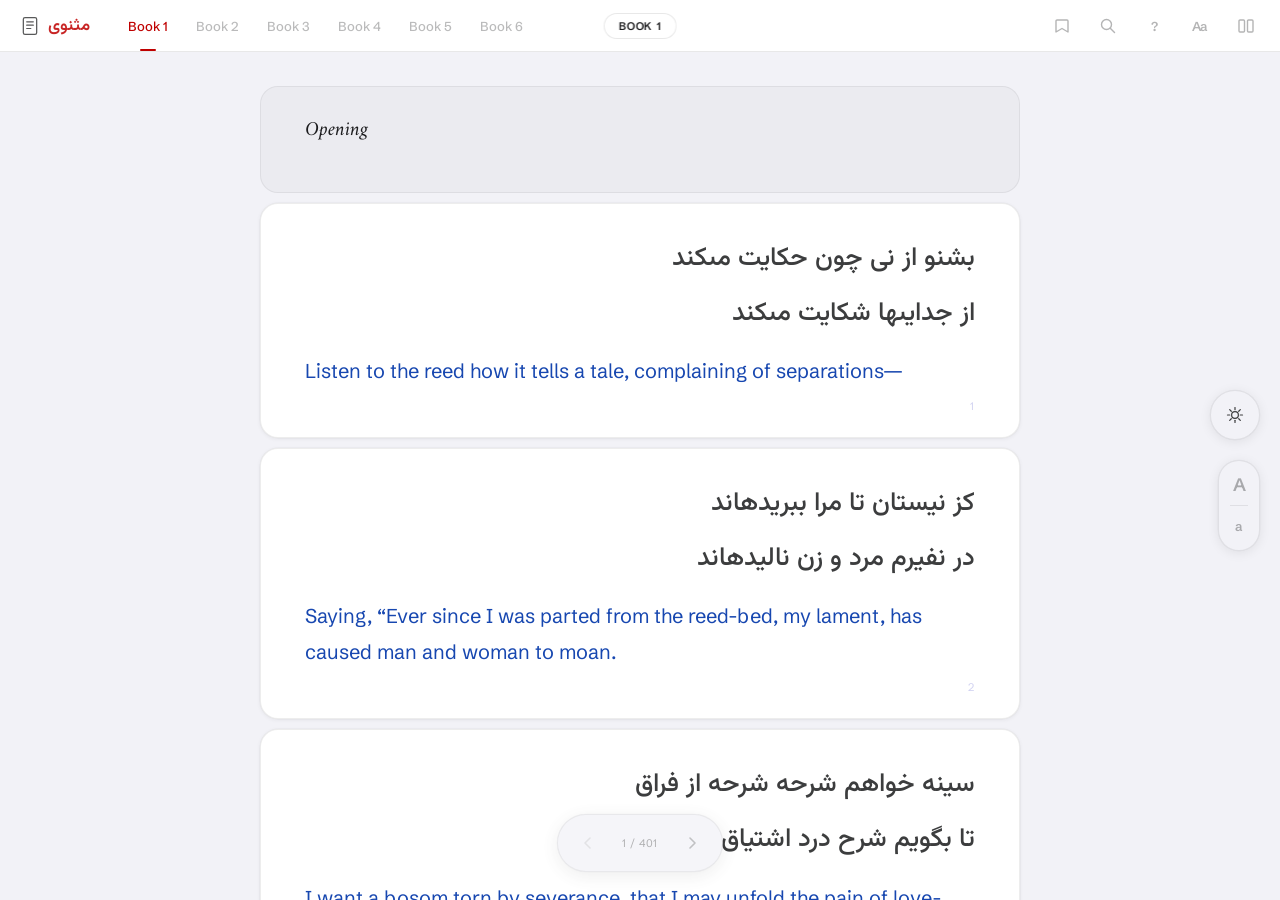
==== commit 38d14966: "Add 6 reader UX features: language toggle, per-page, larger text, glow, about - Language toggle (Bot" ====
--- a/index.html
+++ b/index.html
@@ -74,6 +74,7 @@
           <line x1="10.5" y1="10.5" x2="14.5" y2="14.5" stroke="currentColor" stroke-width="1.4" stroke-linecap="round"/>
         </svg>
       </button>
+      <a href="about.html" class="nav-btn nav-btn--text" aria-label="About" id="btn-about">?</a>
       <button id="btn-settings" class="nav-btn nav-btn--text" aria-label="Display options" aria-expanded="false">Aa</button>
       <button id="btn-mode" class="nav-btn" aria-label="Toggle scholar view">
         <svg width="16" height="16" viewBox="0 0 16 16" fill="none" aria-hidden="true">
@@ -98,6 +99,26 @@
 
   <!-- ── Settings panel ── -->
   <div id="settings-panel" aria-hidden="true" role="dialog" aria-label="Display options">
+
+    <div class="settings-section">
+      <p class="settings-label">Show</p>
+      <div class="settings-row" id="lang-options">
+        <button class="settings-opt active" data-lang="both">Both</button>
+        <button class="settings-opt"        data-lang="farsi">Farsi</button>
+        <button class="settings-opt"        data-lang="english">English</button>
+      </div>
+    </div>
+
+    <div class="settings-section">
+      <p class="settings-label">Couplets per page</p>
+      <div class="settings-row" id="per-page-options">
+        <button class="settings-opt active" data-per-page="10">10</button>
+        <button class="settings-opt"        data-per-page="25">25</button>
+        <button class="settings-opt"        data-per-page="50">50</button>
+      </div>
+    </div>
+
+    <div class="settings-divider"></div>
 
     <div class="settings-section">
       <p class="settings-label">Farsi Script</p>
--- a/css/styles.css
+++ b/css/styles.css
@@ -163,6 +163,29 @@
 [data-theme="dark"][data-en-color="konpeki"]   { --c-text-en: #56C0FF; }
 [data-theme="dark"][data-en-color="noir"]      { --c-text-en: #E8E8F2; }
 
+
+/* ── Language display toggle ─────────────────────────────────── */
+[data-lang-display="farsi"]   .verse-en       { display: none; }
+[data-lang-display="english"] .verse-fa       { display: none; }
+[data-lang-display="farsi"]   .scholar-cell--en { display: none; }
+[data-lang-display="english"] .scholar-cell--fa { display: none; }
+
+/* ── Dark mode — phosphorus moonlight glow ───────────────────── */
+[data-theme="dark"] .verse-fa {
+  text-shadow: 0 0 12px rgba(78, 205, 196, 0.25), 0 0 32px rgba(78, 205, 196, 0.08);
+}
+[data-theme="dark"] .verse-en {
+  text-shadow: 0 0 12px rgba(126, 176, 232, 0.22), 0 0 32px rgba(126, 176, 232, 0.07);
+}
+[data-theme="dark"][data-fa-color="irozumi"] .verse-fa {
+  text-shadow: 0 0 12px rgba(224, 225, 224, 0.20), 0 0 32px rgba(224, 225, 224, 0.06);
+}
+
+/* ── Kaghaz — warm sunlight on ink ──────────────────────────── */
+[data-theme="kaghaz"] .verse-fa,
+[data-theme="kaghaz"] .verse-en {
+  text-shadow: 0 -1px 0 rgba(255, 220, 100, 0.30);
+}
 
 /* ── 2. Reset ────────────────────────────────────────────────── */
 
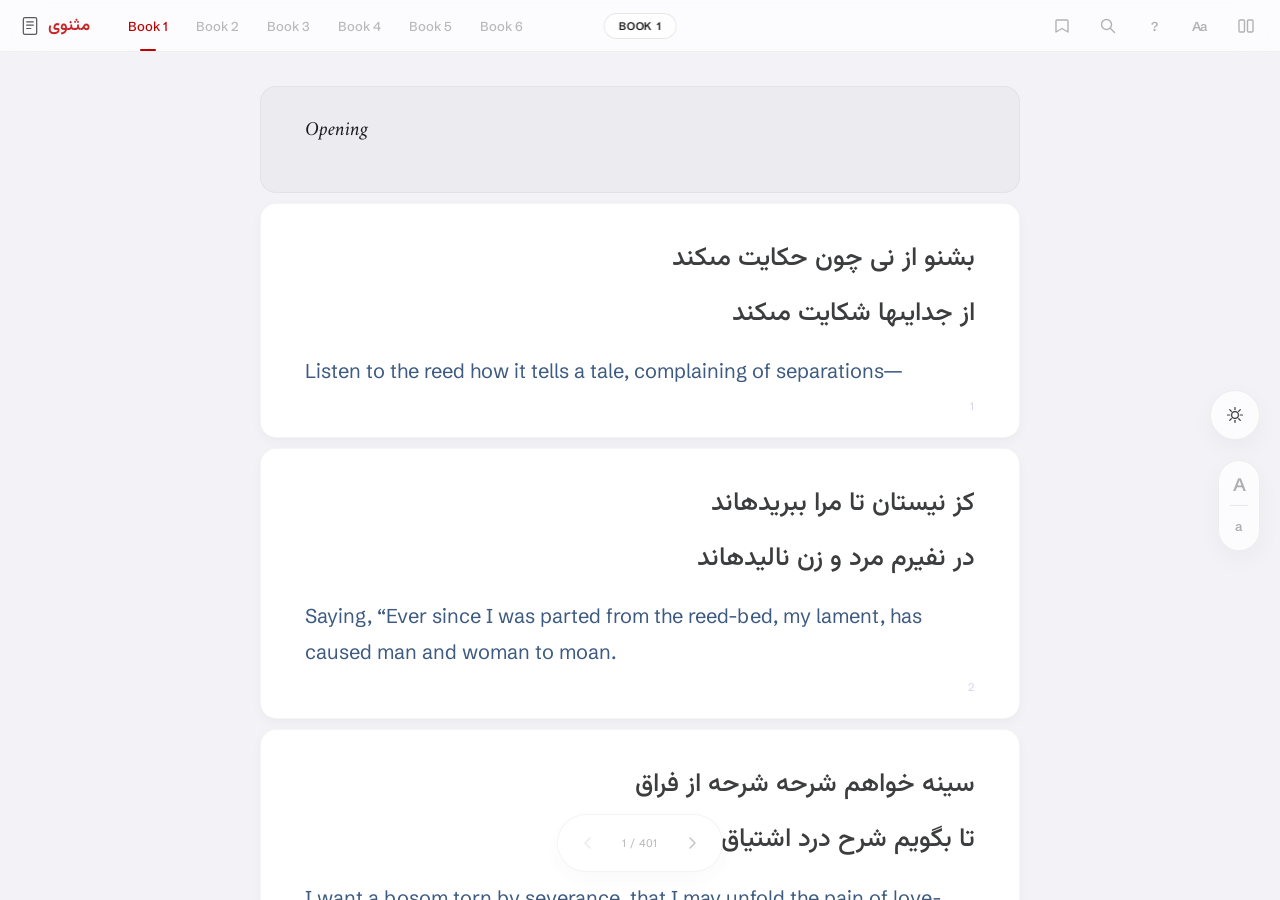
==== commit 73f3a8f7: "Update visual design to Craft Docs styling and refine Farsi/English color options" ====
--- a/index.html
+++ b/index.html
@@ -4,7 +4,7 @@
   data-font="vazir"
   data-en-font="sans"
   data-fa-color="irozumi"
-  data-en-color="asagao"
+  data-en-color="manuscript"
   data-mode="focus">
 <head>
   <meta charset="UTF-8">
@@ -138,14 +138,14 @@
         <button class="settings-opt color-swatch active" data-fa-color="irozumi" aria-label="Ink">
           <span class="swatch-dot" style="--sw: #3C3D3E; --sw-dark: #E0E1E0;"></span>
         </button>
-        <button class="settings-opt color-swatch" data-fa-color="nila" aria-label="Lapis">
-          <span class="swatch-dot" style="--sw: #2C3A8C; --sw-dark: #7EA8E8;"></span>
-        </button>
-        <button class="settings-opt color-swatch" data-fa-color="qahwa" aria-label="Coffee">
-          <span class="swatch-dot" style="--sw: #6F4E37; --sw-dark: #C4956A;"></span>
-        </button>
-        <button class="settings-opt color-swatch" data-fa-color="sorkh" aria-label="Persian Red">
-          <span class="swatch-dot" style="--sw: #CC3333; --sw-dark: #E07878;"></span>
+        <button class="settings-opt color-swatch" data-fa-color="lajevard" aria-label="Lajevard">
+          <span class="swatch-dot" style="--sw: #1B4D8F; --sw-dark: #8ABAEF;"></span>
+        </button>
+        <button class="settings-opt color-swatch" data-fa-color="firoozeh" aria-label="Firoozeh">
+          <span class="swatch-dot" style="--sw: #0C7566; --sw-dark: #5DDDC5;"></span>
+        </button>
+        <button class="settings-opt color-swatch" data-fa-color="sharabi" aria-label="Sharabi">
+          <span class="swatch-dot" style="--sw: #7A2848; --sw-dark: #D4869F;"></span>
         </button>
       </div>
     </div>
@@ -163,11 +163,11 @@
     <div class="settings-section">
       <p class="settings-label">English Colour</p>
       <div class="settings-row" id="en-color-options">
-        <button class="settings-opt color-swatch active" data-en-color="asagao" aria-label="Asa-Gao">
-          <span class="swatch-dot" style="--sw: #1747B0; --sw-dark: #7EB0E8;"></span>
-        </button>
-        <button class="settings-opt color-swatch" data-en-color="konpeki" aria-label="Kon-Peki">
-          <span class="swatch-dot" style="--sw: #0077CC; --sw-dark: #56C0FF;"></span>
+        <button class="settings-opt color-swatch active" data-en-color="manuscript" aria-label="Manuscript">
+          <span class="swatch-dot" style="--sw: #3D5A80; --sw-dark: #A3C4E8;"></span>
+        </button>
+        <button class="settings-opt color-swatch" data-en-color="ink" aria-label="Ink">
+          <span class="swatch-dot" style="--sw: #1A5C5A; --sw-dark: #72D4C8;"></span>
         </button>
         <button class="settings-opt color-swatch" data-en-color="noir" aria-label="Noir">
           <span class="swatch-dot" style="--sw: #1C1C1E; --sw-dark: #E8E8F2;"></span>
--- a/css/styles.css
+++ b/css/styles.css
@@ -20,12 +20,21 @@
 }
 
 @font-face {
-  font-family: 'JameelNooriNastaleeq';
-  src: url('../fonts/JameelNooriNastaleeq.woff2') format('woff2');
+  font-family: 'NooriNastaliq';
+  src: url('../fonts/NooriNastaliq-Regular.woff2') format('woff2');
   font-weight: normal;
   font-style: normal;
   font-display: swap;
 }
+
+@font-face {
+  font-family: 'ArabicTransparent';
+  src: url('../Arabic-Transparent.ttf') format('truetype');
+  font-weight: normal;
+  font-style: normal;
+  font-display: swap;
+}
+
 /* ── 1. Tokens ───────────────────────────────────────────────── */
 
 :root {
@@ -35,27 +44,33 @@
   /* Light mode */
   --c-bg:           #F2F2F7;
   --c-text-fa:      #3C3D3E;   /* Irozumi — default Farsi colour */
-  --c-text-en:      #1747B0;   /* Asa-Gao — default English colour */
+  --c-text-en:      #3D5A80;   /* Manuscript — default English colour */
   --c-heading:      #007F7A;
   --c-heading-text: #1C1C1E;
   --c-verse-num:    rgba(91, 95, 206, 0.28);
   --c-divider:      rgba(0, 0, 0, 0.08);
-  --c-nav-bg:       #FFFFFF;
-  --c-nav-border:   rgba(0, 0, 0, 0.09);
+
+  --c-nav-bg:       rgba(255, 255, 255, 0.72);
+  --c-nav-border:   rgba(0, 0, 0, 0.05);
+
+  --c-panel-bg:     rgba(255, 255, 255, 0.75);
+  --c-panel-border: rgba(0, 0, 0, 0.06);
+
   --fa-outline-color: rgba(0,0,0,0.28);      /* day: dark outline on light bg */
 
   --c-card-bg:             #FFFFFF;
-  --c-card-border:         rgba(0, 0, 0, 0.07);
-  --c-card-shadow:         0 1px 4px rgba(0,0,0,0.06), 0 0 0 0.5px rgba(0,0,0,0.04);
-  --c-card-radius:         18px;
+  --c-card-border:         rgba(0, 0, 0, 0.04);
+  --c-card-shadow:         0 1px 3px rgba(0,0,0,0.02), 0 4px 12px rgba(0,0,0,0.03);
+  --c-card-radius:         16px;
   --c-heading-card-bg:     #EBEBF0;
-  --c-heading-card-border: rgba(0, 0, 0, 0.06);
+  --c-heading-card-border: rgba(0, 0, 0, 0.04);
 
   /* Font stacks */
-  --font-fa-vazir:    'Vazirmatn', sans-serif;
-  --font-fa-arial:    Arial, sans-serif;
-  --font-fa-nazanin:  'BNazanin', serif;
-  --font-fa-nastaliq: 'JameelNooriNastaleeq', serif;
+  --font-fa-vazir:       'Vazirmatn', sans-serif;
+  --font-fa-arial:       Arial, sans-serif;
+  --font-fa-nazanin:     'BNazanin', serif;
+  --font-fa-nastaliq:    'NooriNastaliq', serif;
+  --font-fa-transparent: 'ArabicTransparent', serif;
   --font-fa:         var(--font-fa-vazir);
 
   --font-en-sans:  'Schibsted Grotesk', -apple-system, BlinkMacSystemFont, system-ui, sans-serif;
@@ -88,6 +103,8 @@
 [data-font="arial"]    { --font-fa: var(--font-fa-arial); }
 [data-font="nazanin"]  { --font-fa: var(--font-fa-nazanin); }
 [data-font="nastaliq"] { --font-fa: var(--font-fa-nastaliq); }
+[data-font="transparent"] { --font-fa: var(--font-fa-transparent); }
+[data-font="nastaliq"] [lang="fa"] { word-spacing: 0.28em; }
 [data-en-font="serif"] { --font-en: var(--font-en-serif); }
 
 /* Arial: heavier weight to compensate for its thinner stroke design */
@@ -97,71 +114,83 @@
 /* ── Dark ────────────────────────────────────────────────────── */
 [data-theme="dark"] {
   --c-bg:           #0F0E0E;
-  --c-text-fa:      #4ECDC4;   /* dark Peacock default */
-  --c-text-en:      #7EB0E8;   /* dark Asa-Gao default */
+  --c-text-fa:      #E0E1E0;   /* dark Irozumi default */
+  --c-text-en:      #A3C4E8;   /* dark Manuscript default */
   --c-heading:      #B4B8B4;
   --c-heading-text: #E0E1E0;
   --c-accent:       #8284F2;
   --c-accent-rgb:   130, 132, 242;
   --c-verse-num:    rgba(224, 225, 224, 0.28);
   --c-divider:      rgba(255, 255, 255, 0.09);
-  --c-nav-bg:       #0F0E0E;
-  --c-nav-border:   rgba(255, 255, 255, 0.09);
+
+  --c-nav-bg:       rgba(15, 14, 14, 0.72);
+  --c-nav-border:   rgba(255, 255, 255, 0.06);
+
+  --c-panel-bg:     rgba(28, 28, 30, 0.75);
+  --c-panel-border: rgba(255, 255, 255, 0.08);
+
   --fa-outline-color: rgba(255,255,255,0.55); /* dark: white outline on dark bg */
 
   --c-card-bg:             #1C1C1E;
-  --c-card-border:         rgba(255, 255, 255, 0.08);
+  --c-card-border:         rgba(255, 255, 255, 0.06);
   --c-card-shadow:         none;
   --c-heading-card-bg:     #2C2C2E;
-  --c-heading-card-border: rgba(255, 255, 255, 0.06);
+  --c-heading-card-border: rgba(255, 255, 255, 0.05);
 }
 
 /* ── کاغذ (Kaghaz — warm paper) ──────────────────────────────── */
 [data-theme="kaghaz"] {
   --c-bg:           #fff4e6;
-  --c-text-fa:      #2B5957;   /* Peacock muted on warm paper */
-  --c-text-en:      #3D408A;   /* Asa-Gao muted on warm paper */
+  --c-text-fa:      #3C3D3E;   /* Irozumi default on warm paper */
+  --c-text-en:      #34506E;   /* Manuscript default on warm paper */
   --c-heading:      #8B5E3C;
   --c-heading-text: #1A1208;
   --c-accent:       #5B5FCE;
   --c-accent-rgb:   91, 95, 206;
   --c-verse-num:    rgba(91, 95, 206, 0.28);
   --c-divider:      rgba(60, 40, 20, 0.09);
-  --c-nav-bg:       #fff8ed;
-  --c-nav-border:   rgba(60, 40, 20, 0.09);
+
+  --c-nav-bg:       rgba(255, 248, 237, 0.72);
+  --c-nav-border:   rgba(60, 40, 20, 0.06);
+
+  --c-panel-bg:     rgba(255, 248, 237, 0.75);
+  --c-panel-border: rgba(60, 40, 20, 0.08);
+
   --fa-outline-color: rgba(60,40,20,0.25);    /* kaghaz: warm dark outline on parchment */
 
   --c-card-bg:             #fffaf2;
-  --c-card-border:         rgba(60, 40, 20, 0.08);
-  --c-card-shadow:         0 1px 3px rgba(60,40,20,0.07);
+  --c-card-border:         rgba(60, 40, 20, 0.05);
+  --c-card-shadow:         0 1px 3px rgba(60,40,20,0.03);
   --c-heading-card-bg:     #fef4e0;
-  --c-heading-card-border: rgba(60, 40, 20, 0.06);
+  --c-heading-card-border: rgba(60, 40, 20, 0.04);
 }
 
 /* ── Farsi colour tokens ─────────────────────────────────────── */
-[data-theme="light"][data-fa-color="irozumi"],
+[data-theme="light"][data-fa-color="irozumi"]  { --c-text-fa: #3C3D3E; }
 [data-theme="kaghaz"][data-fa-color="irozumi"] { --c-text-fa: #3C3D3E; }
-[data-theme="light"][data-fa-color="nila"],
-[data-theme="kaghaz"][data-fa-color="nila"]    { --c-text-fa: #2C3A8C; }
-[data-theme="light"][data-fa-color="qahwa"],
-[data-theme="kaghaz"][data-fa-color="qahwa"]   { --c-text-fa: #6F4E37; }
-[data-theme="light"][data-fa-color="sorkh"],
-[data-theme="kaghaz"][data-fa-color="sorkh"]   { --c-text-fa: #CC3333; }
+[data-theme="light"][data-fa-color="lajevard"] { --c-text-fa: #1B4D8F; }
+[data-theme="kaghaz"][data-fa-color="lajevard"]{ --c-text-fa: #173F78; }
+[data-theme="light"][data-fa-color="firoozeh"] { --c-text-fa: #0C7566; }
+[data-theme="kaghaz"][data-fa-color="firoozeh"]{ --c-text-fa: #0A6355; }
+[data-theme="light"][data-fa-color="sharabi"]  { --c-text-fa: #7A2848; }
+[data-theme="kaghaz"][data-fa-color="sharabi"] { --c-text-fa: #6B2240; }
+
 [data-theme="dark"][data-fa-color="irozumi"]   { --c-text-fa: #E0E1E0; }
-[data-theme="dark"][data-fa-color="nila"]      { --c-text-fa: #7EA8E8; }
-[data-theme="dark"][data-fa-color="qahwa"]     { --c-text-fa: #C4956A; }
-[data-theme="dark"][data-fa-color="sorkh"]     { --c-text-fa: #E07878; }
+[data-theme="dark"][data-fa-color="lajevard"]  { --c-text-fa: #8ABAEF; }
+[data-theme="dark"][data-fa-color="firoozeh"]  { --c-text-fa: #5DDDC5; }
+[data-theme="dark"][data-fa-color="sharabi"]   { --c-text-fa: #D4869F; }
 
 /* ── English colour tokens ───────────────────────────────────── */
-[data-theme="light"][data-en-color="asagao"],
-[data-theme="kaghaz"][data-en-color="asagao"]  { --c-text-en: #1747B0; }
-[data-theme="light"][data-en-color="konpeki"]  { --c-text-en: #0077CC; }
-[data-theme="kaghaz"][data-en-color="konpeki"] { --c-text-en: #0066AA; }
-[data-theme="light"][data-en-color="noir"],
-[data-theme="kaghaz"][data-en-color="noir"]    { --c-text-en: #1C1C1E; }
-[data-theme="dark"][data-en-color="asagao"]    { --c-text-en: #7EB0E8; }
-[data-theme="dark"][data-en-color="konpeki"]   { --c-text-en: #56C0FF; }
-[data-theme="dark"][data-en-color="noir"]      { --c-text-en: #E8E8F2; }
+[data-theme="light"][data-en-color="manuscript"]  { --c-text-en: #3D5A80; }
+[data-theme="kaghaz"][data-en-color="manuscript"] { --c-text-en: #34506E; }
+[data-theme="light"][data-en-color="ink"]         { --c-text-en: #1A5C5A; }
+[data-theme="kaghaz"][data-en-color="ink"]        { --c-text-en: #165250; }
+[data-theme="light"][data-en-color="noir"]        { --c-text-en: #1C1C1E; }
+[data-theme="kaghaz"][data-en-color="noir"]       { --c-text-en: #1C1C1E; }
+
+[data-theme="dark"][data-en-color="manuscript"]   { --c-text-en: #A3C4E8; }
+[data-theme="dark"][data-en-color="ink"]          { --c-text-en: #72D4C8; }
+[data-theme="dark"][data-en-color="noir"]         { --c-text-en: #E8E8F2; }
 
 
 /* ── Language display toggle ─────────────────────────────────── */
@@ -171,20 +200,42 @@
 [data-lang-display="english"] .scholar-cell--fa { display: none; }
 
 /* ── Dark mode — phosphorus moonlight glow ───────────────────── */
-[data-theme="dark"] .verse-fa {
-  text-shadow: 0 0 12px rgba(78, 205, 196, 0.25), 0 0 32px rgba(78, 205, 196, 0.08);
-}
-[data-theme="dark"] .verse-en {
-  text-shadow: 0 0 12px rgba(126, 176, 232, 0.22), 0 0 32px rgba(126, 176, 232, 0.07);
-}
-[data-theme="dark"][data-fa-color="irozumi"] .verse-fa {
-  text-shadow: 0 0 12px rgba(224, 225, 224, 0.20), 0 0 32px rgba(224, 225, 224, 0.06);
+[data-theme="dark"][data-fa-color="irozumi"] .verse-fa,
+[data-theme="dark"][data-fa-color="irozumi"] .scholar-cell--fa {
+  text-shadow: 0 0 14px rgba(224, 225, 224, 0.32), 0 0 36px rgba(224, 225, 224, 0.10);
+}
+[data-theme="dark"][data-fa-color="lajevard"] .verse-fa,
+[data-theme="dark"][data-fa-color="lajevard"] .scholar-cell--fa {
+  text-shadow: 0 0 14px rgba(138, 186, 239, 0.35), 0 0 36px rgba(138, 186, 239, 0.12);
+}
+[data-theme="dark"][data-fa-color="firoozeh"] .verse-fa,
+[data-theme="dark"][data-fa-color="firoozeh"] .scholar-cell--fa {
+  text-shadow: 0 0 14px rgba(93, 221, 197, 0.40), 0 0 36px rgba(93, 221, 197, 0.14);
+}
+[data-theme="dark"][data-fa-color="sharabi"] .verse-fa,
+[data-theme="dark"][data-fa-color="sharabi"] .scholar-cell--fa {
+  text-shadow: 0 0 14px rgba(212, 134, 159, 0.35), 0 0 36px rgba(212, 134, 159, 0.12);
+}
+
+[data-theme="dark"][data-en-color="noir"] .verse-en,
+[data-theme="dark"][data-en-color="noir"] .scholar-cell--en {
+  text-shadow: 0 0 14px rgba(232, 232, 242, 0.32), 0 0 36px rgba(232, 232, 242, 0.10);
+}
+[data-theme="dark"][data-en-color="manuscript"] .verse-en,
+[data-theme="dark"][data-en-color="manuscript"] .scholar-cell--en {
+  text-shadow: 0 0 14px rgba(163, 196, 232, 0.35), 0 0 36px rgba(163, 196, 232, 0.12);
+}
+[data-theme="dark"][data-en-color="ink"] .verse-en,
+[data-theme="dark"][data-en-color="ink"] .scholar-cell--en {
+  text-shadow: 0 0 14px rgba(114, 212, 200, 0.40), 0 0 36px rgba(114, 212, 200, 0.14);
 }
 
 /* ── Kaghaz — warm sunlight on ink ──────────────────────────── */
 [data-theme="kaghaz"] .verse-fa,
-[data-theme="kaghaz"] .verse-en {
-  text-shadow: 0 -1px 0 rgba(255, 220, 100, 0.30);
+[data-theme="kaghaz"] .verse-en,
+[data-theme="kaghaz"] .scholar-cell--fa,
+[data-theme="kaghaz"] .scholar-cell--en {
+  text-shadow: 0 -1px 2px rgba(255, 210, 60, 0.50), 0 1px 3px rgba(140, 85, 10, 0.18);
 }
 
 /* ── 2. Reset ────────────────────────────────────────────────── */
@@ -239,6 +290,8 @@
   height: calc(var(--nav-h) + var(--safe-top));
   padding-top: var(--safe-top);
   background: var(--c-nav-bg);
+  backdrop-filter: blur(20px) saturate(180%);
+  -webkit-backdrop-filter: blur(20px) saturate(180%);
   border-bottom: 1px solid var(--c-nav-border);
   display: flex;
   align-items: center;
@@ -347,10 +400,12 @@
   font-weight: 500;
   white-space: nowrap;
   opacity: 0.35;
-  transition: opacity var(--dur-fast) var(--ease-out),
-              color var(--dur-mid) var(--ease-out);
+  transition: opacity    var(--dur-fast) var(--ease-out),
+              color      var(--dur-mid)  var(--ease-out),
+              transform  120ms           var(--ease-spring);
 }
 .book-tab:hover { opacity: 0.62; }
+.book-tab:active { transform: scale(0.88); }
 .book-tab.active { opacity: 1; color: var(--c-accent); }
 
 /* Thin pill under active tab */
@@ -384,11 +439,13 @@
   font-size: 13px;
   font-weight: 600;
   letter-spacing: -0.01em;
-  transition: opacity var(--dur-fast) var(--ease-out),
+  transition: opacity    var(--dur-fast) var(--ease-out),
               background var(--dur-fast) var(--ease-out),
-              color var(--dur-mid) var(--ease-out);
-}
-.nav-btn:hover { opacity: 0.72; background: rgba(0,0,0,0.05); }
+              color      var(--dur-mid)  var(--ease-out),
+              transform  120ms           var(--ease-spring);
+}
+.nav-btn:hover  { opacity: 0.72; background: rgba(0,0,0,0.05); }
+.nav-btn:active { transform: scale(0.88); }
 [data-theme="dark"]  .nav-btn:hover { background: rgba(255,255,255,0.07); }
 [data-theme="kaghaz"] .nav-btn:hover { background: rgba(60,40,20,0.06); }
 
@@ -406,11 +463,13 @@
   top: calc(var(--nav-h) + var(--progress-h) + 8px);
   right: 14px;
   width: 310px;
-  background: var(--c-bg);
-  border: 1px solid var(--c-divider);
-  border-radius: 16px;
+  background: var(--c-panel-bg);
+  backdrop-filter: blur(20px) saturate(180%);
+  -webkit-backdrop-filter: blur(20px) saturate(180%);
+  border: 1px solid var(--c-panel-border);
+  border-radius: 20px;
   padding: 22px 22px 20px;
-  box-shadow: 0 8px 32px rgba(0,0,0,0.11), 0 2px 8px rgba(0,0,0,0.06);
+  box-shadow: 0 12px 40px rgba(0, 0, 0, 0.05);
   z-index: 910;
   display: none;
   flex-direction: column;
@@ -418,7 +477,10 @@
   transition: background var(--dur-mid) var(--ease-out),
               border-color var(--dur-mid) var(--ease-out);
 }
-#settings-panel.open { display: flex; }
+#settings-panel.open {
+  display: flex;
+  animation: settingsSpring 280ms var(--ease-spring) both;
+}
 
 .settings-divider {
   height: 1px;
@@ -450,7 +512,7 @@
 
 .settings-opt {
   padding: 9px 10px;
-  border-radius: 8px;
+  border-radius: 10px;
   border: 1px solid var(--c-divider);
   background: transparent;
   font-family: var(--font-en-sans);
@@ -845,7 +907,7 @@
   display: flex;
   flex-direction: column;
   gap: 10px;
-  max-width: 1100px;
+  max-width: 1400px;
   margin: 0 auto;
   padding: 20px 16px 120px;
 }
@@ -869,7 +931,10 @@
 }
 
 .scholar-cell {
-  padding: 22px 28px;
+  padding: 22px 40px;
+  display: flex;
+  flex-direction: column;
+  justify-content: center;
 }
 
 .scholar-cell--fa {
@@ -924,7 +989,7 @@
   font-weight: 300;
   color: var(--c-verse-num);
   display: block;
-  text-align: right;
+  text-align: left;
   margin-top: 8px;
 }
 
@@ -936,8 +1001,10 @@
   top: calc(var(--nav-h) + var(--progress-h));
   left: 0; bottom: 0;
   width: 320px;
-  background: var(--c-bg);
-  border-right: 1px solid var(--c-divider);
+  background: var(--c-panel-bg);
+  backdrop-filter: blur(20px) saturate(180%);
+  -webkit-backdrop-filter: blur(20px) saturate(180%);
+  border-right: 1px solid var(--c-panel-border);
   transform: translateX(-100%);
   transition: transform var(--dur-mid) var(--ease-out),
               background var(--dur-mid) var(--ease-out),
@@ -950,7 +1017,7 @@
 }
 #toc-panel.open {
   transform: translateX(0);
-  box-shadow: 6px 0 28px rgba(0,0,0,0.07);
+  box-shadow: 6px 0 28px rgba(0,0,0,0.04);
 }
 
 #toc-header {
@@ -1008,8 +1075,10 @@
   top: calc(var(--nav-h) + var(--progress-h));
   right: 0; bottom: 0;
   width: 320px;
-  background: var(--c-bg);
-  border-left: 1px solid var(--c-divider);
+  background: var(--c-panel-bg);
+  backdrop-filter: blur(20px) saturate(180%);
+  -webkit-backdrop-filter: blur(20px) saturate(180%);
+  border-left: 1px solid var(--c-panel-border);
   transform: translateX(100%);
   transition: transform var(--dur-mid) var(--ease-out),
               background var(--dur-mid) var(--ease-out),
@@ -1022,7 +1091,7 @@
 }
 #bookmark-panel.open {
   transform: translateX(0);
-  box-shadow: -6px 0 28px rgba(0,0,0,0.07);
+  box-shadow: -6px 0 28px rgba(0,0,0,0.04);
 }
 
 #bookmark-header {
@@ -1161,10 +1230,12 @@
   transform: translateX(-50%) translateY(-8px) scale(0.98);
   width: min(600px, 92vw);
   max-height: 70vh;
-  background: var(--c-bg);
-  border: 1px solid var(--c-divider);
-  border-radius: 16px;
-  box-shadow: 0 12px 40px rgba(0,0,0,0.12), 0 2px 8px rgba(0,0,0,0.06);
+  background: var(--c-panel-bg);
+  backdrop-filter: blur(20px) saturate(180%);
+  -webkit-backdrop-filter: blur(20px) saturate(180%);
+  border: 1px solid var(--c-panel-border);
+  border-radius: 20px;
+  box-shadow: 0 16px 48px rgba(0, 0, 0, 0.05);
   z-index: 860;
   opacity: 0; pointer-events: none;
   display: flex;
@@ -1249,11 +1320,13 @@
   display: flex;
   flex-direction: column;
   align-items: center;
-  background: var(--c-bg);
-  border: 1px solid var(--c-divider);
+  background: var(--c-panel-bg);
+  backdrop-filter: blur(20px) saturate(180%);
+  -webkit-backdrop-filter: blur(20px) saturate(180%);
+  border: 1px solid var(--c-panel-border);
   border-radius: 100px;
   padding: 4px 0;
-  box-shadow: 0 2px 12px rgba(0,0,0,0.08), 0 0 0 0.5px rgba(0,0,0,0.04);
+  box-shadow: 0 8px 24px rgba(0,0,0,0.04);
   z-index: 500;
   transition: background  var(--dur-mid) var(--ease-out),
               border-color var(--dur-mid) var(--ease-out),
@@ -1262,7 +1335,7 @@
 
 [data-theme="dark"] #theme-pill,
 [data-theme="dark"] #size-pill {
-  box-shadow: 0 2px 16px rgba(0,0,0,0.40), 0 0 0 0.5px rgba(255,255,255,0.06);
+  box-shadow: 0 8px 32px rgba(0,0,0,0.25);
 }
 
 /* Theme pill sits above the vertical midpoint; size pill below */
@@ -1404,11 +1477,13 @@
   display: flex;
   align-items: center;
   gap: 4px;
-  background: var(--c-bg);
-  border: 1px solid var(--c-divider);
+  background: var(--c-panel-bg);
+  backdrop-filter: blur(20px) saturate(180%);
+  -webkit-backdrop-filter: blur(20px) saturate(180%);
+  border: 1px solid var(--c-panel-border);
   border-radius: 100px;
   padding: 6px 8px;
-  box-shadow: 0 4px 20px rgba(0,0,0,0.10), 0 0 0 0.5px rgba(0,0,0,0.04);
+  box-shadow: 0 8px 24px rgba(0,0,0,0.04);
   z-index: 400;
   opacity: 0.72;
   transition: background var(--dur-mid) var(--ease-out),
@@ -1419,7 +1494,7 @@
 #pager:hover { opacity: 1; }
 
 [data-theme="dark"] #pager {
-  box-shadow: 0 4px 20px rgba(0,0,0,0.40), 0 0 0 0.5px rgba(255,255,255,0.06);
+  box-shadow: 0 8px 32px rgba(0,0,0,0.25);
 }
 
 #pager[hidden] { display: none; }
@@ -1468,34 +1543,6 @@
 }
 
 
-/* ── 16. Phosphor glow (dark mode only) ──────────────────────── */
-
-[data-theme="dark"] .verse-fa,
-[data-theme="dark"] .scholar-cell--fa {
-  text-shadow:
-    0 0 18px rgba(235, 190, 95, 0.20),
-    0 0 48px rgba(215, 155, 65, 0.09);
-}
-[data-theme="dark"] .heading-fa,
-[data-theme="dark"] .scholar-heading .scholar-cell--fa {
-  text-shadow:
-    0 0 24px rgba(235, 190, 95, 0.18),
-    0 0 60px rgba(215, 155, 65, 0.08);
-}
-
-[data-theme="dark"] .verse-en,
-[data-theme="dark"] .scholar-cell--en {
-  text-shadow:
-    0 0 18px rgba(180, 215, 255, 0.14),
-    0 0 48px rgba(150, 190, 240, 0.06);
-}
-[data-theme="dark"] .heading-en,
-[data-theme="dark"] .scholar-heading .scholar-cell--en {
-  text-shadow:
-    0 0 24px rgba(180, 215, 255, 0.12),
-    0 0 60px rgba(150, 190, 240, 0.05);
-}
-
 
 /* ── 17. Mobile burger menu ──────────────────────────────────── */
 
@@ -1507,9 +1554,11 @@
   position: fixed;
   top: calc(var(--nav-h) + var(--progress-h));
   left: 0; right: 0;
-  background: var(--c-nav-bg);
-  border-bottom: 1px solid var(--c-nav-border);
-  box-shadow: 0 8px 24px rgba(0,0,0,0.09);
+  background: var(--c-panel-bg);
+  backdrop-filter: blur(20px) saturate(180%);
+  -webkit-backdrop-filter: blur(20px) saturate(180%);
+  border-bottom: 1px solid var(--c-panel-border);
+  box-shadow: 0 12px 32px rgba(0,0,0,0.05);
   z-index: 895;
   opacity: 0;
   pointer-events: none;
@@ -1614,6 +1663,41 @@
 }
 #toc-backdrop.visible { display: block; }
 
+/* ── 17b. Animations ─────────────────────────────────────────── */
+
+@keyframes itemEnterRight {
+  from { opacity: 0; transform: translateX(22px); }
+  to   { opacity: 1; transform: translateX(0); }
+}
+@keyframes itemEnterLeft {
+  from { opacity: 0; transform: translateX(-22px); }
+  to   { opacity: 1; transform: translateX(0); }
+}
+@keyframes settingsSpring {
+  from { opacity: 0; transform: translateY(-8px) scale(0.97); }
+  to   { opacity: 1; transform: translateY(0)    scale(1); }
+}
+
+/* Focus page — per-card stagger on navigation */
+#focus-scroll[data-dir="next"] .verse-unit {
+  animation: itemEnterRight 420ms var(--ease-out) both;
+  animation-delay: calc(min(var(--i, 0), 7) * 30ms);
+}
+#focus-scroll[data-dir="prev"] .verse-unit {
+  animation: itemEnterLeft 420ms var(--ease-out) both;
+  animation-delay: calc(min(var(--i, 0), 7) * 30ms);
+}
+
+/* Scholar page — per-row stagger on navigation */
+#scholar-grid[data-dir="next"] .scholar-row {
+  animation: itemEnterRight 420ms var(--ease-out) both;
+  animation-delay: calc(min(var(--i, 0), 8) * 24ms);
+}
+#scholar-grid[data-dir="prev"] .scholar-row {
+  animation: itemEnterLeft 420ms var(--ease-out) both;
+  animation-delay: calc(min(var(--i, 0), 8) * 24ms);
+}
+
 /* ── 18. Reduced motion ──────────────────────────────────────── */
 
 @media (prefers-reduced-motion: reduce) {
